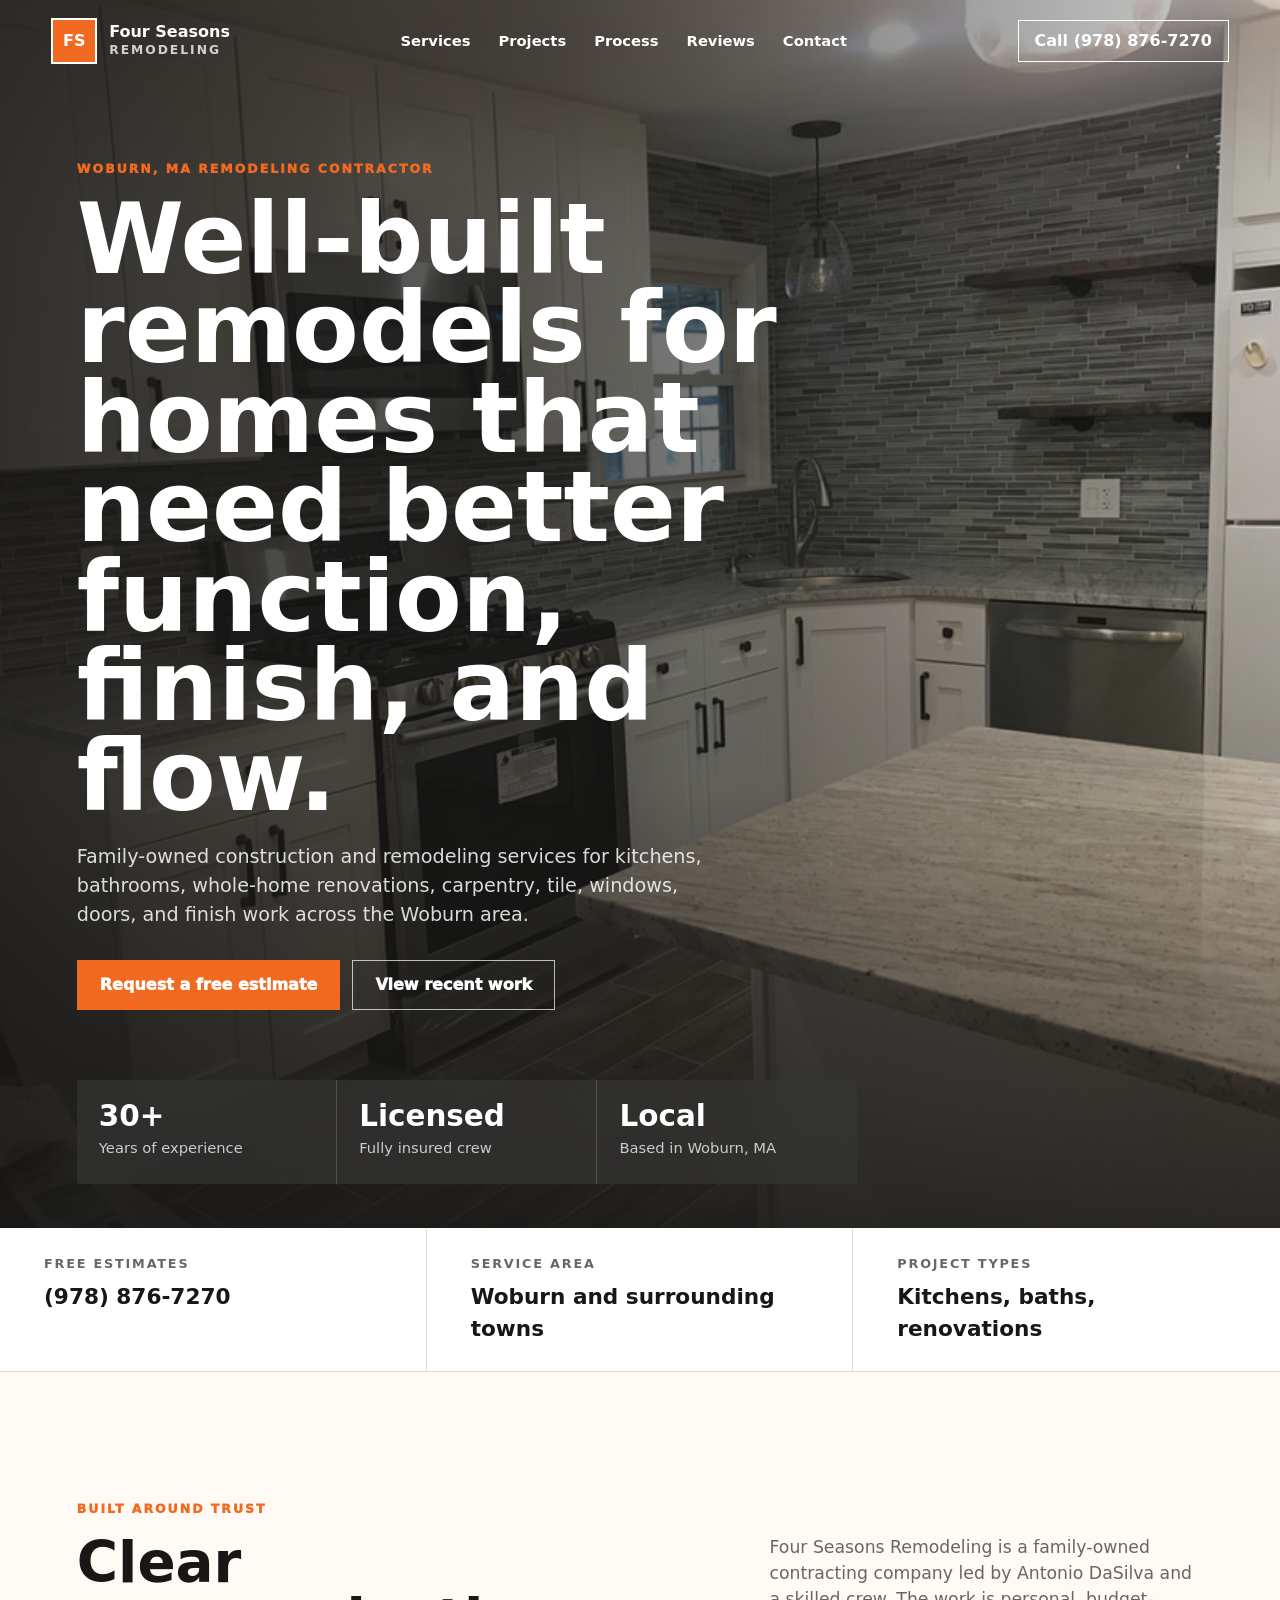
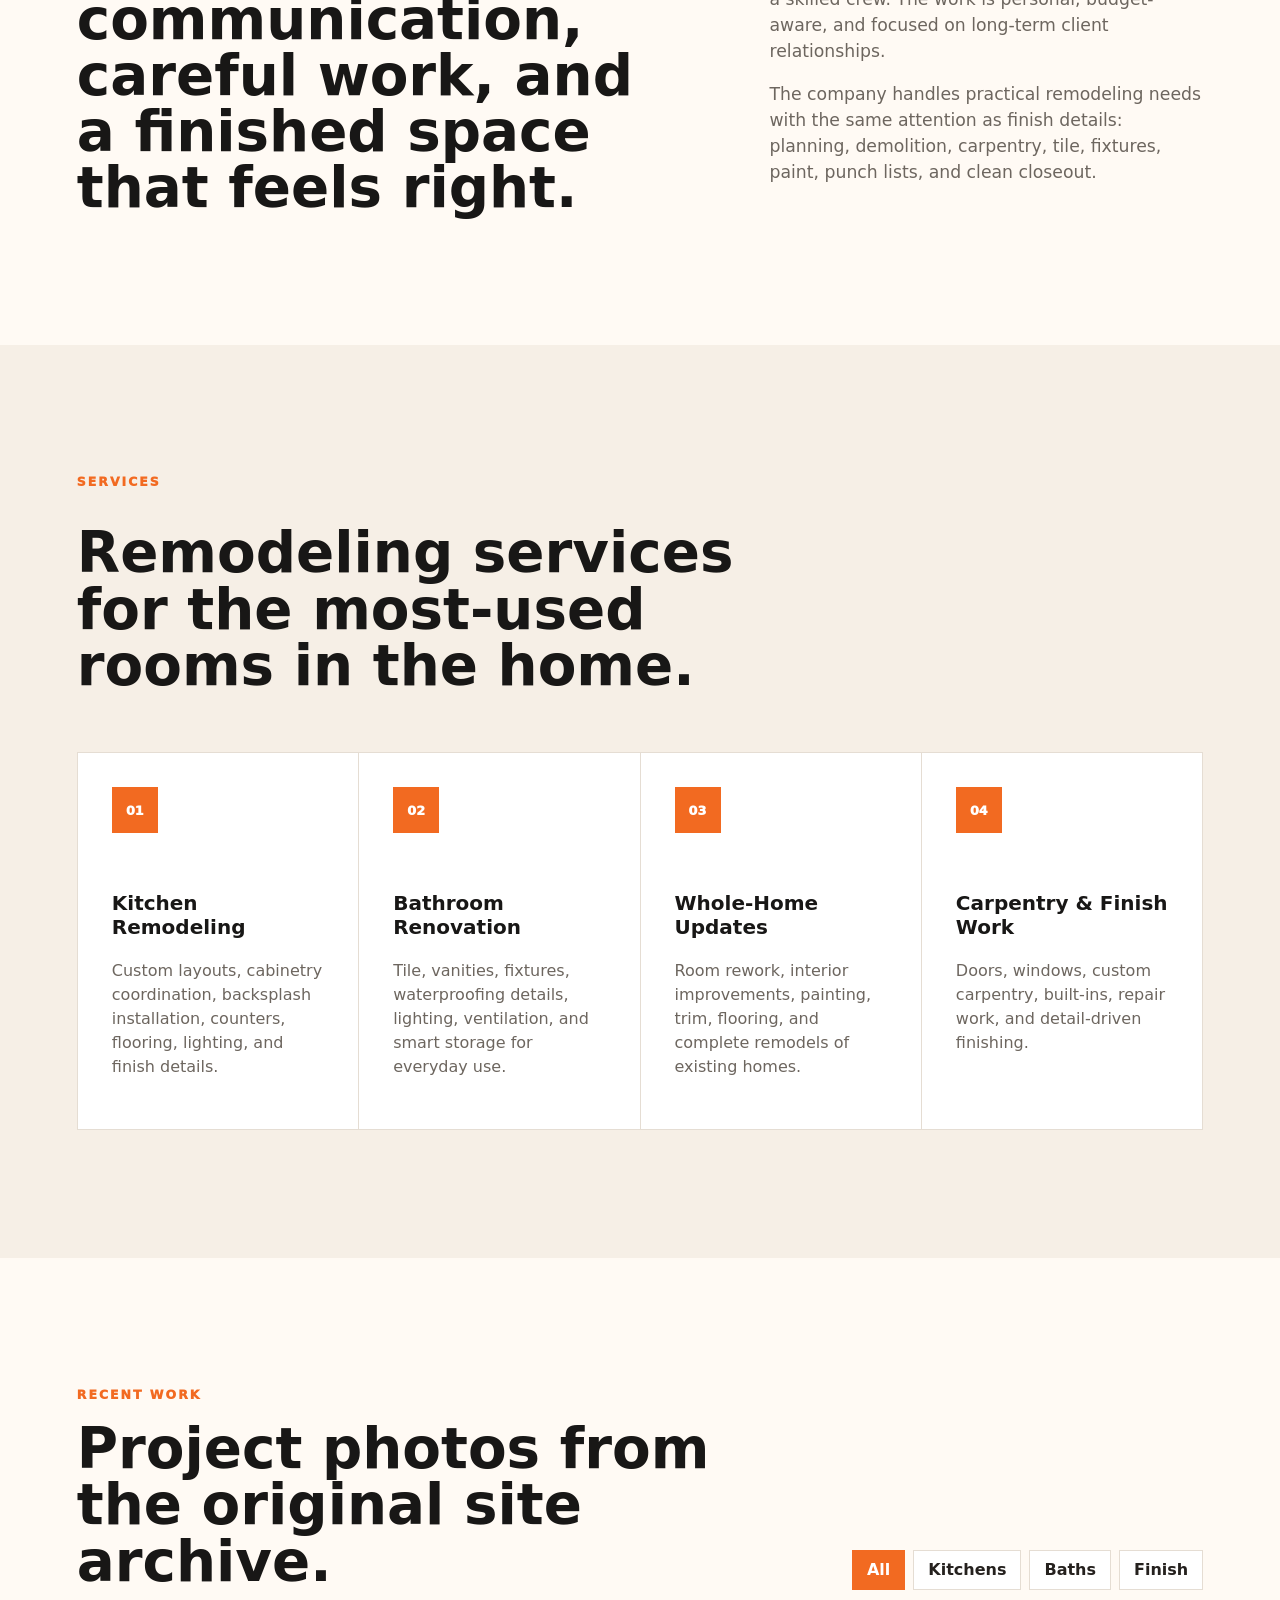
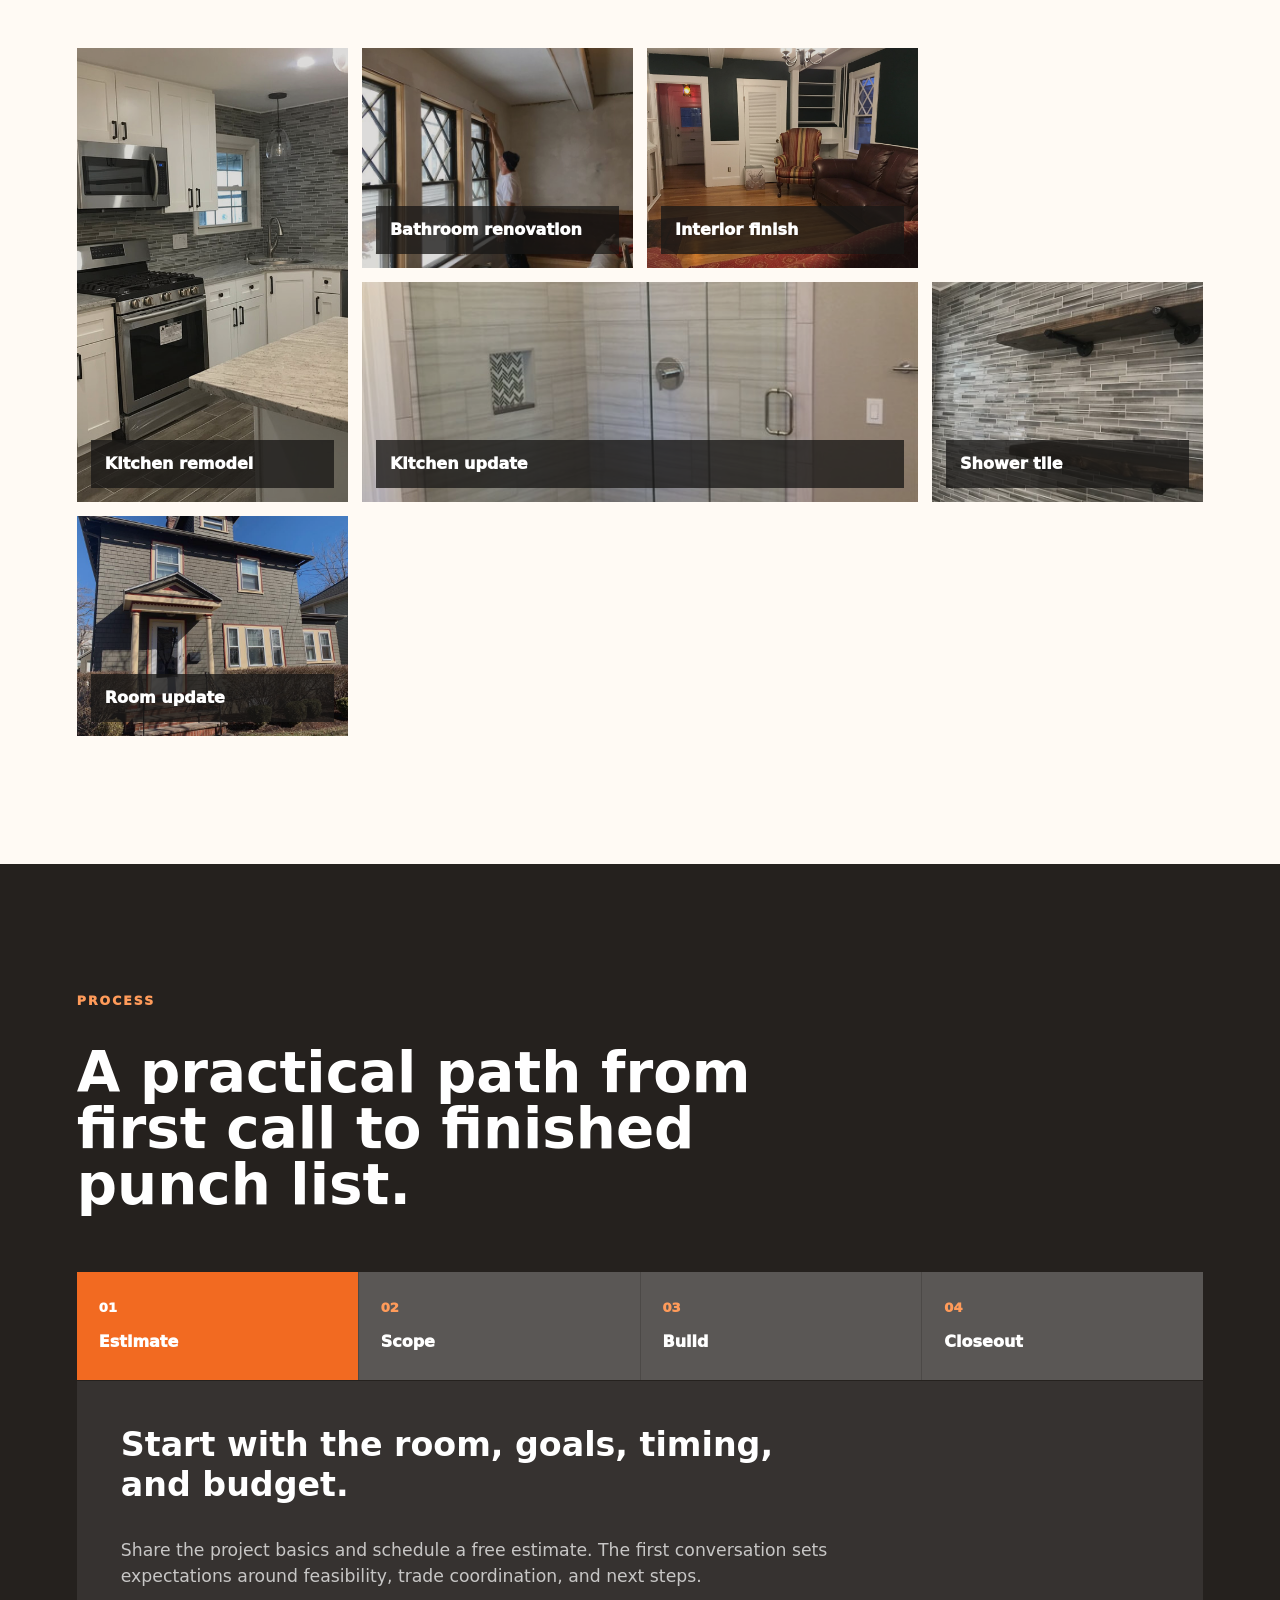
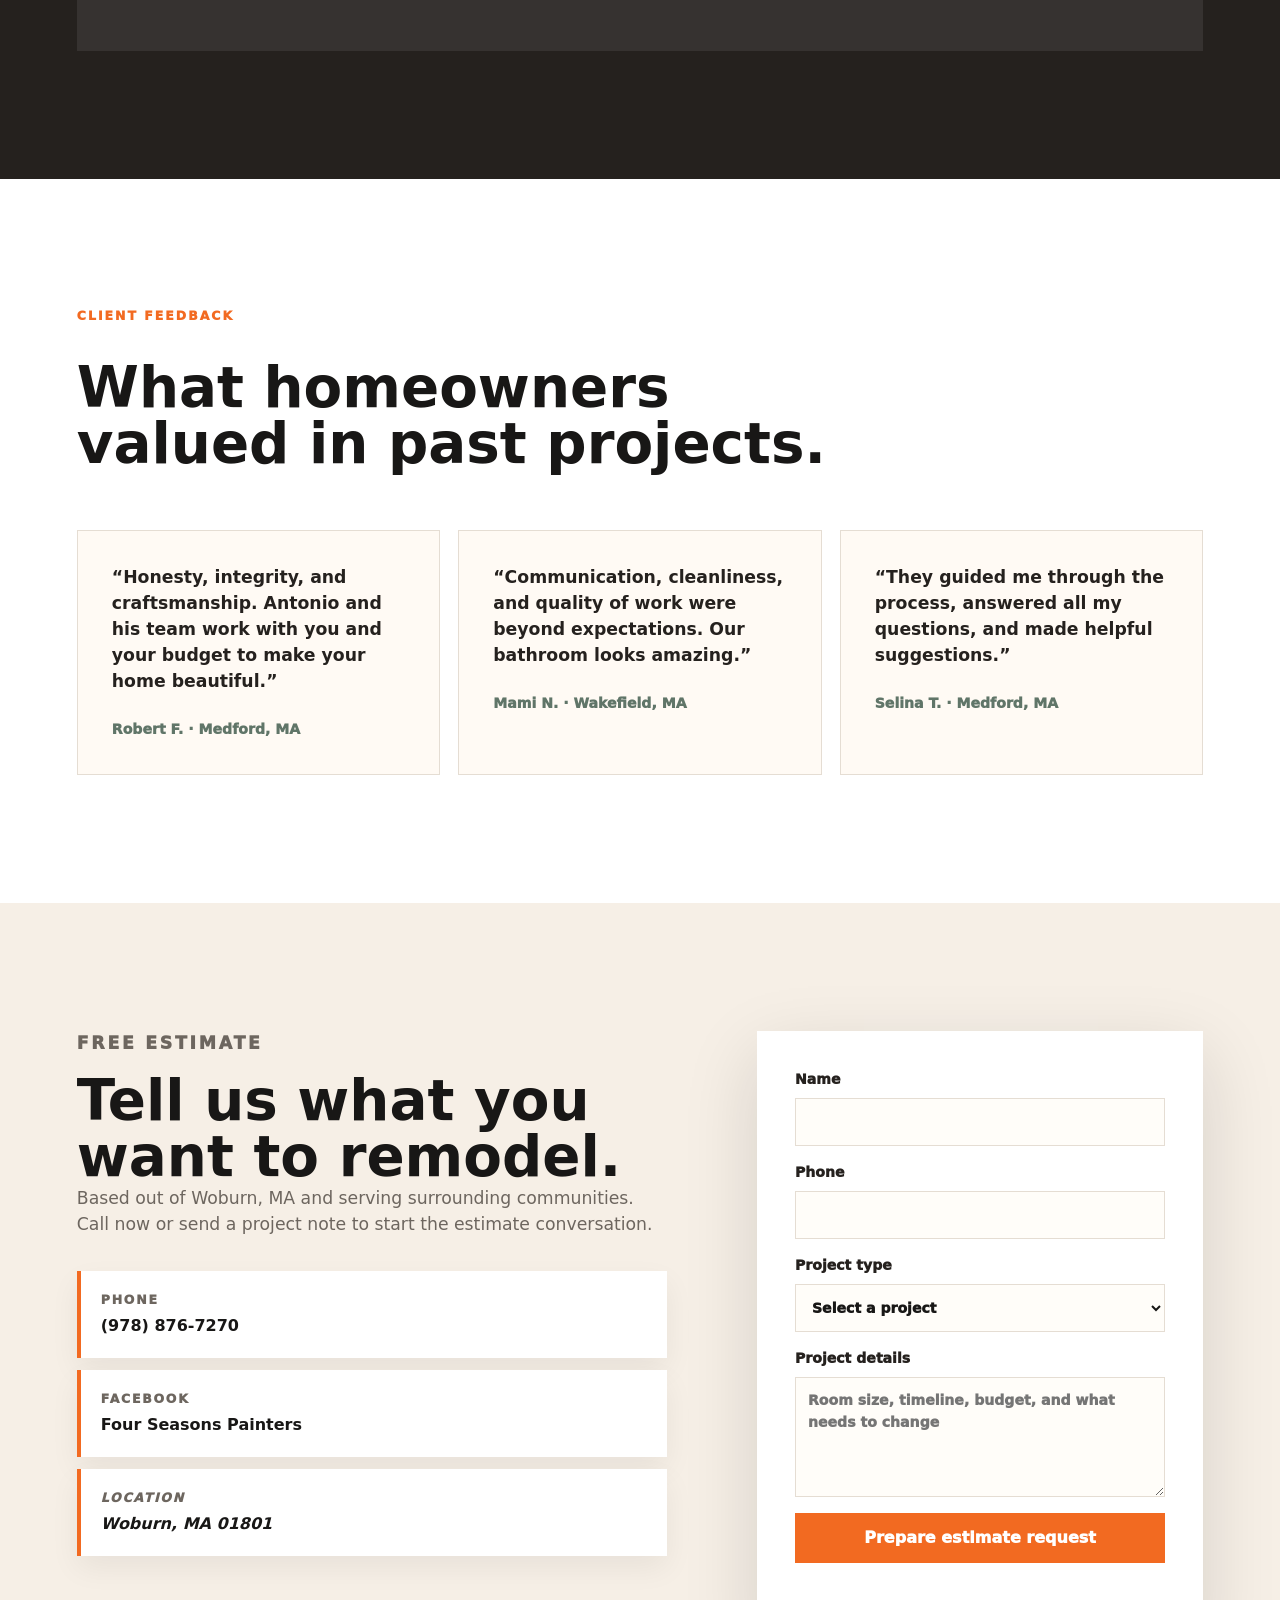
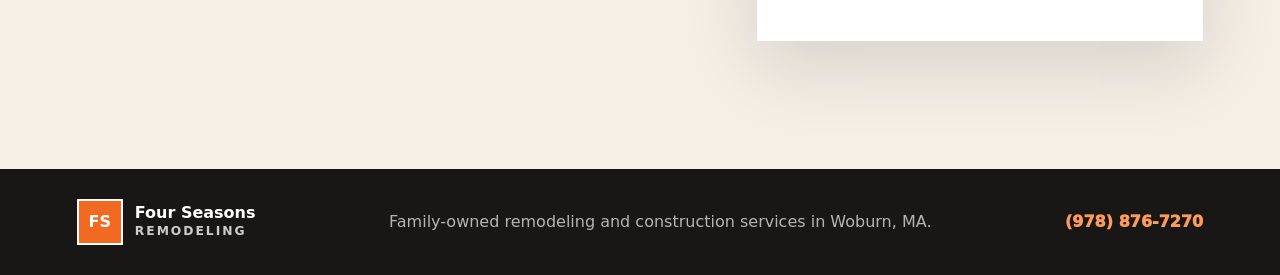
==== index.html @ 078ae53f "Initial website baseline" ====
<!doctype html>
<html lang="en">
  <head>
    <meta charset="utf-8" />
    <meta name="viewport" content="width=device-width, initial-scale=1" />
    <title>Four Seasons Remodeling | Woburn MA Remodeling Contractor</title>
    <meta
      name="description"
      content="Four Seasons Remodeling is a family-owned remodeling and construction company based in Woburn, MA, serving kitchens, baths, renovations, carpentry, windows, doors, and tile work."
    />
    <link rel="stylesheet" href="styles.css" />
  </head>
  <body>
    <header class="site-header" data-header>
      <a class="brand" href="#top" aria-label="Four Seasons Remodeling home">
        <span class="brand-mark">FS</span>
        <span>
          <strong>Four Seasons</strong>
          <small>Remodeling</small>
        </span>
      </a>

      <button class="nav-toggle" type="button" aria-expanded="false" aria-controls="site-nav" data-nav-toggle>
        <span></span>
        <span></span>
        <span></span>
      </button>

      <nav class="site-nav" id="site-nav" data-nav>
        <a href="#services">Services</a>
        <a href="#work">Projects</a>
        <a href="#process">Process</a>
        <a href="#reviews">Reviews</a>
        <a href="#contact">Contact</a>
      </nav>

      <a class="header-call" href="tel:19788767270">Call (978) 876-7270</a>
    </header>

    <main id="top">
      <section class="hero section-dark">
        <img
          class="hero-media"
          src="source-site/download/assets/www.fourseasonsremodelingma.com/uploads/1/4/4/8/144861095/header01_orig.jpeg"
          alt="Recently remodeled kitchen with white cabinets, gray tile backsplash, and stone countertops"
        />
        <div class="hero-shade"></div>
        <div class="hero-content">
          <p class="eyebrow">Woburn, MA remodeling contractor</p>
          <h1>Well-built remodels for homes that need better function, finish, and flow.</h1>
          <p class="hero-copy">
            Family-owned construction and remodeling services for kitchens, bathrooms, whole-home renovations,
            carpentry, tile, windows, doors, and finish work across the Woburn area.
          </p>
          <div class="hero-actions">
            <a class="btn btn-primary" href="#contact">Request a free estimate</a>
            <a class="btn btn-light" href="#work">View recent work</a>
          </div>
        </div>
        <aside class="hero-panel" aria-label="Company highlights">
          <div>
            <strong>30+</strong>
            <span>Years of experience</span>
          </div>
          <div>
            <strong>Licensed</strong>
            <span>Fully insured crew</span>
          </div>
          <div>
            <strong>Local</strong>
            <span>Based in Woburn, MA</span>
          </div>
        </aside>
      </section>

      <section class="quick-strip" aria-label="Quick contact options">
        <a href="tel:19788767270">
          <span>Free estimates</span>
          <strong>(978) 876-7270</strong>
        </a>
        <a href="#contact">
          <span>Service area</span>
          <strong>Woburn and surrounding towns</strong>
        </a>
        <a href="#services">
          <span>Project types</span>
          <strong>Kitchens, baths, renovations</strong>
        </a>
      </section>

      <section class="section about" id="about">
        <div class="section-kicker">Built around trust</div>
        <div class="split">
          <div>
            <h2>Clear communication, careful work, and a finished space that feels right.</h2>
          </div>
          <div class="body-copy">
            <p>
              Four Seasons Remodeling is a family-owned contracting company led by Antonio DaSilva and a skilled
              crew. The work is personal, budget-aware, and focused on long-term client relationships.
            </p>
            <p>
              The company handles practical remodeling needs with the same attention as finish details: planning,
              demolition, carpentry, tile, fixtures, paint, punch lists, and clean closeout.
            </p>
          </div>
        </div>
      </section>

      <section class="section service-section" id="services">
        <div class="section-heading">
          <p class="section-kicker">Services</p>
          <h2>Remodeling services for the most-used rooms in the home.</h2>
        </div>

        <div class="service-grid">
          <article class="service-card reveal">
            <span class="service-icon">01</span>
            <h3>Kitchen Remodeling</h3>
            <p>Custom layouts, cabinetry coordination, backsplash installation, counters, flooring, lighting, and finish details.</p>
          </article>
          <article class="service-card reveal">
            <span class="service-icon">02</span>
            <h3>Bathroom Renovation</h3>
            <p>Tile, vanities, fixtures, waterproofing details, lighting, ventilation, and smart storage for everyday use.</p>
          </article>
          <article class="service-card reveal">
            <span class="service-icon">03</span>
            <h3>Whole-Home Updates</h3>
            <p>Room rework, interior improvements, painting, trim, flooring, and complete remodels of existing homes.</p>
          </article>
          <article class="service-card reveal">
            <span class="service-icon">04</span>
            <h3>Carpentry & Finish Work</h3>
            <p>Doors, windows, custom carpentry, built-ins, repair work, and detail-driven finishing.</p>
          </article>
        </div>
      </section>

      <section class="section work-section" id="work">
        <div class="section-heading work-heading">
          <div>
            <p class="section-kicker">Recent work</p>
            <h2>Project photos from the original site archive.</h2>
          </div>
          <div class="filter-controls" aria-label="Project filters">
            <button class="filter-btn active" type="button" data-filter="all">All</button>
            <button class="filter-btn" type="button" data-filter="kitchen">Kitchens</button>
            <button class="filter-btn" type="button" data-filter="bath">Baths</button>
            <button class="filter-btn" type="button" data-filter="finish">Finish</button>
          </div>
        </div>

        <div class="project-grid" data-gallery>
          <button class="project-card tall" type="button" data-category="kitchen" data-title="White kitchen remodel" data-image="source-site/download/assets/www.fourseasonsremodelingma.com/uploads/1/4/4/8/144861095/header01_orig.jpeg">
            <img src="source-site/download/assets/www.fourseasonsremodelingma.com/uploads/1/4/4/8/144861095/header01_orig.jpeg" alt="White kitchen remodel with gray backsplash" />
            <span>Kitchen remodel</span>
          </button>
          <button class="project-card" type="button" data-category="bath" data-title="Tile bathroom renovation" data-image="source-site/download/assets/www.fourseasonsremodelingma.com/uploads/1/4/4/8/144861095/7983243-original-rotated_orig.jpg">
            <img src="source-site/download/assets/www.fourseasonsremodelingma.com/uploads/1/4/4/8/144861095/7983243-original-rotated_orig.jpg" alt="Bathroom tile and vanity renovation" />
            <span>Bathroom renovation</span>
          </button>
          <button class="project-card" type="button" data-category="finish" data-title="Interior finish work" data-image="source-site/download/assets/www.fourseasonsremodelingma.com/uploads/1/4/4/8/144861095/7983244-original_orig.jpg">
            <img src="source-site/download/assets/www.fourseasonsremodelingma.com/uploads/1/4/4/8/144861095/7983244-original_orig.jpg" alt="Interior remodeling finish work" />
            <span>Interior finish</span>
          </button>
          <button class="project-card wide" type="button" data-category="kitchen" data-title="Countertop and cabinet update" data-image="source-site/download/assets/www.fourseasonsremodelingma.com/uploads/1/4/4/8/144861095/9998747-original_orig.jpg">
            <img src="source-site/download/assets/www.fourseasonsremodelingma.com/uploads/1/4/4/8/144861095/9998747-original_orig.jpg" alt="Remodeled countertop and cabinet details" />
            <span>Kitchen update</span>
          </button>
          <button class="project-card" type="button" data-category="bath" data-title="Bathroom shower tile" data-image="source-site/download/assets/www.fourseasonsremodelingma.com/uploads/1/4/4/8/144861095/10864684-original-rotated_orig.jpg">
            <img src="source-site/download/assets/www.fourseasonsremodelingma.com/uploads/1/4/4/8/144861095/10864684-original-rotated_orig.jpg" alt="Bathroom shower tile remodel" />
            <span>Shower tile</span>
          </button>
          <button class="project-card" type="button" data-category="finish" data-title="Carpentry and room update" data-image="source-site/download/assets/www.fourseasonsremodelingma.com/uploads/1/4/4/8/144861095/57353040-423701781727928-8546033768467529728-n_orig.jpg">
            <img src="source-site/download/assets/www.fourseasonsremodelingma.com/uploads/1/4/4/8/144861095/57353040-423701781727928-8546033768467529728-n_orig.jpg" alt="Room remodel and carpentry work" />
            <span>Room update</span>
          </button>
        </div>
      </section>

      <section class="section process-section" id="process">
        <div class="section-heading">
          <p class="section-kicker">Process</p>
          <h2>A practical path from first call to finished punch list.</h2>
        </div>
        <div class="timeline">
          <button class="timeline-step active" type="button" data-step="1">
            <span>01</span>
            Estimate
          </button>
          <button class="timeline-step" type="button" data-step="2">
            <span>02</span>
            Scope
          </button>
          <button class="timeline-step" type="button" data-step="3">
            <span>03</span>
            Build
          </button>
          <button class="timeline-step" type="button" data-step="4">
            <span>04</span>
            Closeout
          </button>
        </div>
        <div class="timeline-panel" data-step-panel>
          <h3>Start with the room, goals, timing, and budget.</h3>
          <p>
            Share the project basics and schedule a free estimate. The first conversation sets expectations around
            feasibility, trade coordination, and next steps.
          </p>
        </div>
      </section>

      <section class="section reviews-section" id="reviews">
        <div class="section-heading">
          <p class="section-kicker">Client feedback</p>
          <h2>What homeowners valued in past projects.</h2>
        </div>
        <div class="reviews">
          <figure class="review-card">
            <blockquote>
              “Honesty, integrity, and craftsmanship. Antonio and his team work with you and your budget to make your home beautiful.”
            </blockquote>
            <figcaption>Robert F. · Medford, MA</figcaption>
          </figure>
          <figure class="review-card">
            <blockquote>
              “Communication, cleanliness, and quality of work were beyond expectations. Our bathroom looks amazing.”
            </blockquote>
            <figcaption>Mami N. · Wakefield, MA</figcaption>
          </figure>
          <figure class="review-card">
            <blockquote>
              “They guided me through the process, answered all my questions, and made helpful suggestions.”
            </blockquote>
            <figcaption>Selina T. · Medford, MA</figcaption>
          </figure>
        </div>
      </section>

      <section class="section contact-section" id="contact">
        <div class="contact-wrap">
          <div class="contact-info">
            <p class="section-kicker">Free estimate</p>
            <h2>Tell us what you want to remodel.</h2>
            <p>
              Based out of Woburn, MA and serving surrounding communities. Call now or send a project note to start
              the estimate conversation.
            </p>
            <div class="contact-methods">
              <a href="tel:19788767270">
                <span>Phone</span>
                <strong>(978) 876-7270</strong>
              </a>
              <a href="https://www.facebook.com/Four-seasons-painters-339895940108513/" target="_blank" rel="noreferrer">
                <span>Facebook</span>
                <strong>Four Seasons Painters</strong>
              </a>
              <address>
                <span>Location</span>
                <strong>Woburn, MA 01801</strong>
              </address>
            </div>
          </div>

          <form class="estimate-form" data-estimate-form>
            <label>
              Name
              <input name="name" type="text" autocomplete="name" required />
            </label>
            <label>
              Phone
              <input name="phone" type="tel" autocomplete="tel" required />
            </label>
            <label>
              Project type
              <select name="project" required>
                <option value="">Select a project</option>
                <option>Kitchen remodel</option>
                <option>Bathroom renovation</option>
                <option>Whole-home renovation</option>
                <option>Carpentry or finish work</option>
                <option>Windows or doors</option>
              </select>
            </label>
            <label>
              Project details
              <textarea name="details" rows="4" placeholder="Room size, timeline, budget, and what needs to change"></textarea>
            </label>
            <button class="btn btn-primary" type="submit">Prepare estimate request</button>
            <p class="form-status" role="status" data-form-status></p>
          </form>
        </div>
      </section>
    </main>

    <footer class="site-footer">
      <div class="brand footer-brand">
        <span class="brand-mark">FS</span>
        <span>
          <strong>Four Seasons</strong>
          <small>Remodeling</small>
        </span>
      </div>
      <p>Family-owned remodeling and construction services in Woburn, MA.</p>
      <a href="tel:19788767270">(978) 876-7270</a>
    </footer>

    <div class="lightbox" aria-hidden="true" role="dialog" aria-label="Project photo" data-lightbox>
      <button class="lightbox-close" type="button" aria-label="Close project photo" data-lightbox-close>×</button>
      <img src="" alt="" data-lightbox-image />
      <p data-lightbox-title></p>
    </div>

    <script src="script.js"></script>
  </body>
</html>
---- styles.css ----
:root {
  --orange: #f26a21;
  --orange-dark: #c94910;
  --ink: #181716;
  --charcoal: #25211e;
  --muted: #6d665f;
  --line: #e5ddd3;
  --paper: #fffaf4;
  --cream: #f6efe6;
  --white: #ffffff;
  --sage: #607568;
  --steel: #576472;
  --shadow: 0 24px 70px rgba(24, 23, 22, 0.14);
}

* {
  box-sizing: border-box;
}

html {
  scroll-behavior: smooth;
}

body {
  margin: 0;
  color: var(--ink);
  background: var(--paper);
  font-family: Inter, ui-sans-serif, system-ui, -apple-system, BlinkMacSystemFont, "Segoe UI", sans-serif;
  line-height: 1.5;
}

body.nav-open,
body.lightbox-open {
  overflow: hidden;
}

img {
  display: block;
  max-width: 100%;
}

a {
  color: inherit;
  text-decoration: none;
}

button,
input,
select,
textarea {
  font: inherit;
}

.site-header {
  position: fixed;
  top: 0;
  left: 0;
  z-index: 30;
  display: grid;
  grid-template-columns: auto 1fr auto;
  align-items: center;
  gap: 28px;
  width: 100%;
  padding: 18px clamp(18px, 4vw, 56px);
  color: var(--white);
  transition: background 180ms ease, box-shadow 180ms ease, padding 180ms ease;
}

.site-header.scrolled,
body.nav-open .site-header {
  padding-block: 12px;
  color: var(--ink);
  background: rgba(255, 250, 244, 0.94);
  box-shadow: 0 14px 40px rgba(24, 23, 22, 0.12);
  backdrop-filter: blur(16px);
}

.brand {
  display: inline-flex;
  align-items: center;
  gap: 12px;
  min-width: max-content;
}

.brand-mark {
  display: grid;
  place-items: center;
  width: 46px;
  height: 46px;
  border: 2px solid currentColor;
  background: var(--orange);
  color: var(--white);
  font-weight: 900;
  letter-spacing: 0;
}

.brand strong,
.brand small {
  display: block;
}

.brand strong {
  font-size: 1rem;
  line-height: 1.1;
}

.brand small {
  color: currentColor;
  font-size: 0.77rem;
  font-weight: 700;
  letter-spacing: 0.16em;
  text-transform: uppercase;
  opacity: 0.78;
}

.site-nav {
  justify-self: center;
  display: flex;
  align-items: center;
  gap: clamp(14px, 2.4vw, 28px);
  font-size: 0.92rem;
  font-weight: 800;
}

.site-nav a {
  position: relative;
  padding-block: 8px;
}

.site-nav a::after {
  position: absolute;
  right: 0;
  bottom: 0;
  left: 0;
  height: 2px;
  background: var(--orange);
  content: "";
  transform: scaleX(0);
  transform-origin: left;
  transition: transform 180ms ease;
}

.site-nav a:hover::after,
.site-nav a.active::after {
  transform: scaleX(1);
}

.header-call {
  display: inline-flex;
  align-items: center;
  justify-content: center;
  min-height: 42px;
  padding: 0 16px;
  border: 1px solid currentColor;
  font-weight: 900;
  white-space: nowrap;
}

.nav-toggle {
  display: none;
  justify-self: end;
  width: 44px;
  height: 44px;
  border: 1px solid currentColor;
  background: transparent;
  color: currentColor;
}

.nav-toggle span {
  display: block;
  width: 20px;
  height: 2px;
  margin: 5px auto;
  background: currentColor;
  transition: transform 180ms ease, opacity 180ms ease;
}

.nav-toggle[aria-expanded="true"] span:nth-child(1) {
  transform: translateY(7px) rotate(45deg);
}

.nav-toggle[aria-expanded="true"] span:nth-child(2) {
  opacity: 0;
}

.nav-toggle[aria-expanded="true"] span:nth-child(3) {
  transform: translateY(-7px) rotate(-45deg);
}

.hero {
  position: relative;
  display: grid;
  min-height: 92vh;
  overflow: hidden;
  padding: 160px clamp(20px, 6vw, 80px) 44px;
}

.hero-media,
.hero-shade {
  position: absolute;
  inset: 0;
  width: 100%;
  height: 100%;
}

.hero-media {
  object-fit: cover;
}

.hero-shade {
  background:
    linear-gradient(90deg, rgba(24, 23, 22, 0.88) 0%, rgba(24, 23, 22, 0.68) 43%, rgba(24, 23, 22, 0.2) 100%),
    linear-gradient(0deg, rgba(24, 23, 22, 0.72), transparent 36%);
}

.hero-content {
  position: relative;
  z-index: 1;
  width: min(760px, 100%);
  align-self: center;
  color: var(--white);
}

.eyebrow,
.section-kicker {
  margin: 0 0 16px;
  color: var(--orange);
  font-size: 0.78rem;
  font-weight: 950;
  letter-spacing: 0.16em;
  text-transform: uppercase;
}

h1,
h2,
h3,
p {
  margin-top: 0;
}

h1 {
  max-width: 13ch;
  margin-bottom: 22px;
  font-size: clamp(3.1rem, 7.6vw, 7.2rem);
  line-height: 0.92;
  letter-spacing: 0;
}

h2 {
  margin-bottom: 0;
  font-size: clamp(2.2rem, 4.4vw, 4.4rem);
  line-height: 1;
  letter-spacing: 0;
}

h3 {
  font-size: 1.25rem;
  line-height: 1.2;
}

.hero-copy {
  max-width: 660px;
  color: rgba(255, 255, 255, 0.84);
  font-size: clamp(1.05rem, 1.5vw, 1.28rem);
}

.hero-actions {
  display: flex;
  flex-wrap: wrap;
  gap: 12px;
  margin-top: 30px;
}

.btn {
  display: inline-flex;
  align-items: center;
  justify-content: center;
  min-height: 50px;
  padding: 0 22px;
  border: 1px solid transparent;
  font-weight: 950;
  cursor: pointer;
  transition: transform 180ms ease, background 180ms ease, border-color 180ms ease;
}

.btn:hover {
  transform: translateY(-2px);
}

.btn-primary {
  background: var(--orange);
  color: var(--white);
}

.btn-primary:hover {
  background: var(--orange-dark);
}

.btn-light {
  border-color: rgba(255, 255, 255, 0.7);
  color: var(--white);
}

.hero-panel {
  position: relative;
  z-index: 1;
  align-self: end;
  display: grid;
  grid-template-columns: repeat(3, minmax(0, 1fr));
  gap: 1px;
  width: min(780px, 100%);
  margin-top: 70px;
  color: var(--white);
  background: rgba(255, 255, 255, 0.22);
  backdrop-filter: blur(18px);
}

.hero-panel div {
  min-height: 104px;
  padding: 22px;
  background: rgba(24, 23, 22, 0.58);
}

.hero-panel strong,
.hero-panel span {
  display: block;
}

.hero-panel strong {
  margin-bottom: 6px;
  font-size: clamp(1.35rem, 2.3vw, 2.1rem);
  line-height: 1;
}

.hero-panel span {
  color: rgba(255, 255, 255, 0.76);
  font-size: 0.92rem;
}

.quick-strip {
  display: grid;
  grid-template-columns: repeat(3, 1fr);
  border-bottom: 1px solid var(--line);
  background: var(--white);
}

.quick-strip a {
  min-height: 116px;
  padding: 26px clamp(18px, 4vw, 44px);
  border-right: 1px solid var(--line);
}

.quick-strip a:last-child {
  border-right: 0;
}

.quick-strip span,
.quick-strip strong {
  display: block;
}

.quick-strip span {
  margin-bottom: 8px;
  color: var(--muted);
  font-size: 0.8rem;
  font-weight: 900;
  letter-spacing: 0.14em;
  text-transform: uppercase;
}

.quick-strip strong {
  font-size: clamp(1rem, 1.8vw, 1.35rem);
}

.section {
  padding: clamp(76px, 10vw, 132px) clamp(20px, 6vw, 80px);
}

.split {
  display: grid;
  grid-template-columns: minmax(0, 0.98fr) minmax(320px, 0.72fr);
  gap: clamp(40px, 8vw, 112px);
  align-items: start;
}

.body-copy {
  color: var(--muted);
  font-size: 1.08rem;
}

.body-copy p:last-child {
  margin-bottom: 0;
}

.section-heading {
  display: grid;
  grid-template-columns: minmax(0, 760px);
  gap: 18px;
  margin-bottom: clamp(34px, 5vw, 58px);
}

.service-section {
  background: var(--cream);
}

.service-grid {
  display: grid;
  grid-template-columns: repeat(4, 1fr);
  gap: 1px;
  background: var(--line);
  border: 1px solid var(--line);
}

.service-card {
  min-height: 320px;
  padding: clamp(24px, 3vw, 34px);
  background: var(--white);
}

.service-icon {
  display: inline-flex;
  align-items: center;
  justify-content: center;
  width: 46px;
  height: 46px;
  margin-bottom: 58px;
  background: var(--orange);
  color: var(--white);
  font-size: 0.8rem;
  font-weight: 950;
}

.service-card p {
  color: var(--muted);
}

.work-heading {
  grid-template-columns: minmax(0, 640px) auto;
  align-items: end;
  justify-content: space-between;
}

.filter-controls {
  display: flex;
  flex-wrap: wrap;
  gap: 8px;
}

.filter-btn {
  min-height: 40px;
  padding: 0 14px;
  border: 1px solid var(--line);
  background: var(--white);
  color: var(--charcoal);
  font-weight: 900;
  cursor: pointer;
}

.filter-btn.active,
.filter-btn:hover {
  border-color: var(--orange);
  background: var(--orange);
  color: var(--white);
}

.project-grid {
  display: grid;
  grid-template-columns: repeat(4, 1fr);
  grid-auto-rows: 220px;
  gap: 14px;
}

.project-card {
  position: relative;
  overflow: hidden;
  padding: 0;
  border: 0;
  background: var(--charcoal);
  color: var(--white);
  cursor: pointer;
}

.project-card.tall {
  grid-row: span 2;
}

.project-card.wide {
  grid-column: span 2;
}

.project-card[hidden] {
  display: none;
}

.project-card img {
  width: 100%;
  height: 100%;
  object-fit: cover;
  opacity: 0.84;
  transition: transform 260ms ease, opacity 260ms ease;
}

.project-card:hover img {
  transform: scale(1.045);
  opacity: 1;
}

.project-card span {
  position: absolute;
  right: 14px;
  bottom: 14px;
  left: 14px;
  padding: 12px 14px;
  background: rgba(24, 23, 22, 0.76);
  font-weight: 950;
  text-align: left;
}

.process-section {
  background: var(--charcoal);
  color: var(--white);
}

.process-section .section-kicker {
  color: #ff9b5a;
}

.timeline {
  display: grid;
  grid-template-columns: repeat(4, 1fr);
  gap: 1px;
  margin-bottom: 1px;
  background: rgba(255, 255, 255, 0.18);
}

.timeline-step {
  min-height: 108px;
  padding: 22px;
  border: 0;
  background: rgba(255, 255, 255, 0.08);
  color: var(--white);
  font-weight: 950;
  text-align: left;
  cursor: pointer;
}

.timeline-step span {
  display: block;
  margin-bottom: 12px;
  color: #ff9b5a;
  font-size: 0.82rem;
}

.timeline-step.active {
  background: var(--orange);
}

.timeline-step.active span {
  color: var(--white);
}

.timeline-panel {
  min-height: 180px;
  padding: clamp(26px, 4vw, 44px);
  background: rgba(255, 255, 255, 0.08);
}

.timeline-panel h3 {
  max-width: 720px;
  font-size: clamp(1.55rem, 2.6vw, 2.45rem);
}

.timeline-panel p {
  max-width: 760px;
  color: rgba(255, 255, 255, 0.72);
  font-size: 1.08rem;
}

.reviews-section {
  background: var(--white);
}

.reviews {
  display: grid;
  grid-template-columns: repeat(3, 1fr);
  gap: 18px;
}

.review-card {
  margin: 0;
  padding: clamp(24px, 3vw, 34px);
  border: 1px solid var(--line);
  background: var(--paper);
}

.review-card blockquote {
  margin: 0 0 24px;
  color: var(--charcoal);
  font-size: 1.08rem;
  font-weight: 700;
}

.review-card figcaption {
  color: var(--sage);
  font-size: 0.88rem;
  font-weight: 950;
}

.contact-section {
  background: var(--cream);
}

.contact-wrap {
  display: grid;
  grid-template-columns: minmax(0, 0.9fr) minmax(340px, 0.68fr);
  gap: clamp(34px, 7vw, 92px);
  align-items: start;
}

.contact-info p {
  max-width: 620px;
  color: var(--muted);
  font-size: 1.08rem;
}

.contact-methods {
  display: grid;
  gap: 12px;
  margin-top: 34px;
}

.contact-methods a,
.contact-methods address {
  display: block;
  margin: 0;
  padding: 20px;
  border-left: 4px solid var(--orange);
  background: var(--white);
  box-shadow: 0 12px 30px rgba(24, 23, 22, 0.06);
}

.contact-methods span,
.contact-methods strong {
  display: block;
}

.contact-methods span {
  margin-bottom: 4px;
  color: var(--muted);
  font-size: 0.78rem;
  font-weight: 950;
  letter-spacing: 0.14em;
  text-transform: uppercase;
}

.estimate-form {
  display: grid;
  gap: 16px;
  padding: clamp(24px, 4vw, 38px);
  background: var(--white);
  box-shadow: var(--shadow);
}

.estimate-form label {
  display: grid;
  gap: 8px;
  color: var(--charcoal);
  font-size: 0.88rem;
  font-weight: 950;
}

.estimate-form input,
.estimate-form select,
.estimate-form textarea {
  width: 100%;
  border: 1px solid var(--line);
  background: #fffdf9;
  color: var(--ink);
}

.estimate-form input,
.estimate-form select {
  min-height: 48px;
  padding: 0 12px;
}

.estimate-form textarea {
  resize: vertical;
  min-height: 120px;
  padding: 12px;
}

.estimate-form input:focus,
.estimate-form select:focus,
.estimate-form textarea:focus {
  outline: 3px solid rgba(242, 106, 33, 0.2);
  border-color: var(--orange);
}

.form-status {
  min-height: 24px;
  margin: 0;
  color: var(--sage);
  font-weight: 800;
}

.site-footer {
  display: flex;
  align-items: center;
  justify-content: space-between;
  gap: 24px;
  padding: 30px clamp(20px, 6vw, 80px);
  background: var(--ink);
  color: var(--white);
}

.site-footer p {
  margin: 0;
  color: rgba(255, 255, 255, 0.68);
}

.site-footer a {
  color: #ff9b5a;
  font-weight: 950;
}

.lightbox {
  position: fixed;
  inset: 0;
  z-index: 60;
  display: none;
  place-items: center;
  padding: 28px;
  background: rgba(24, 23, 22, 0.92);
}

.lightbox.open {
  display: grid;
}

.lightbox img {
  max-height: min(78vh, 820px);
  width: min(100%, 1040px);
  object-fit: contain;
  box-shadow: var(--shadow);
}

.lightbox p {
  margin: 18px 0 0;
  color: var(--white);
  font-weight: 950;
}

.lightbox-close {
  position: absolute;
  top: 20px;
  right: 20px;
  display: grid;
  place-items: center;
  width: 46px;
  height: 46px;
  border: 1px solid rgba(255, 255, 255, 0.4);
  background: transparent;
  color: var(--white);
  font-size: 2rem;
  line-height: 1;
  cursor: pointer;
}

.reveal {
  opacity: 0;
  transform: translateY(18px);
  transition: opacity 500ms ease, transform 500ms ease;
}

.reveal.visible {
  opacity: 1;
  transform: translateY(0);
}

@media (max-width: 980px) {
  .site-header {
    grid-template-columns: auto auto;
  }

  .nav-toggle {
    display: block;
  }

  .site-nav,
  .header-call {
    display: none;
  }

  .site-nav.open {
    position: fixed;
    top: 70px;
    right: 14px;
    left: 14px;
    display: grid;
    gap: 0;
    padding: 12px;
    background: var(--white);
    color: var(--ink);
    box-shadow: var(--shadow);
  }

  .site-nav.open a {
    padding: 16px;
    border-bottom: 1px solid var(--line);
  }

  .site-nav.open a:last-child {
    border-bottom: 0;
  }

  .hero {
    min-height: auto;
    padding-top: 132px;
  }

  .hero-panel,
  .quick-strip,
  .split,
  .work-heading,
  .contact-wrap {
    grid-template-columns: 1fr;
  }

  .service-grid,
  .reviews {
    grid-template-columns: repeat(2, 1fr);
  }

  .project-grid {
    grid-template-columns: repeat(2, 1fr);
    grid-auto-rows: 220px;
  }

  .project-card.wide {
    grid-column: span 1;
  }

  .site-footer {
    align-items: flex-start;
    flex-direction: column;
  }
}

@media (max-width: 640px) {
  .site-header {
    padding-inline: 14px;
  }

  .brand-mark {
    width: 42px;
    height: 42px;
  }

  .brand strong {
    font-size: 0.92rem;
  }

  .brand small {
    font-size: 0.68rem;
  }

  .hero {
    padding: 118px 18px 28px;
  }

  .hero-shade {
    background:
      linear-gradient(90deg, rgba(24, 23, 22, 0.92), rgba(24, 23, 22, 0.58)),
      linear-gradient(0deg, rgba(24, 23, 22, 0.8), transparent 42%);
  }

  h1 {
    font-size: clamp(2.75rem, 16vw, 4.4rem);
  }

  h2 {
    font-size: clamp(2rem, 11vw, 3rem);
  }

  .hero-panel {
    margin-top: 44px;
  }

  .hero-panel,
  .quick-strip,
  .service-grid,
  .project-grid,
  .timeline,
  .reviews {
    grid-template-columns: 1fr;
  }

  .project-grid {
    grid-auto-rows: 260px;
  }

  .project-card.tall {
    grid-row: span 1;
  }

  .filter-controls {
    width: 100%;
  }

  .filter-btn {
    flex: 1 1 calc(50% - 8px);
  }

  .section {
    padding-inline: 18px;
  }

  .estimate-form {
    padding: 22px;
  }
}
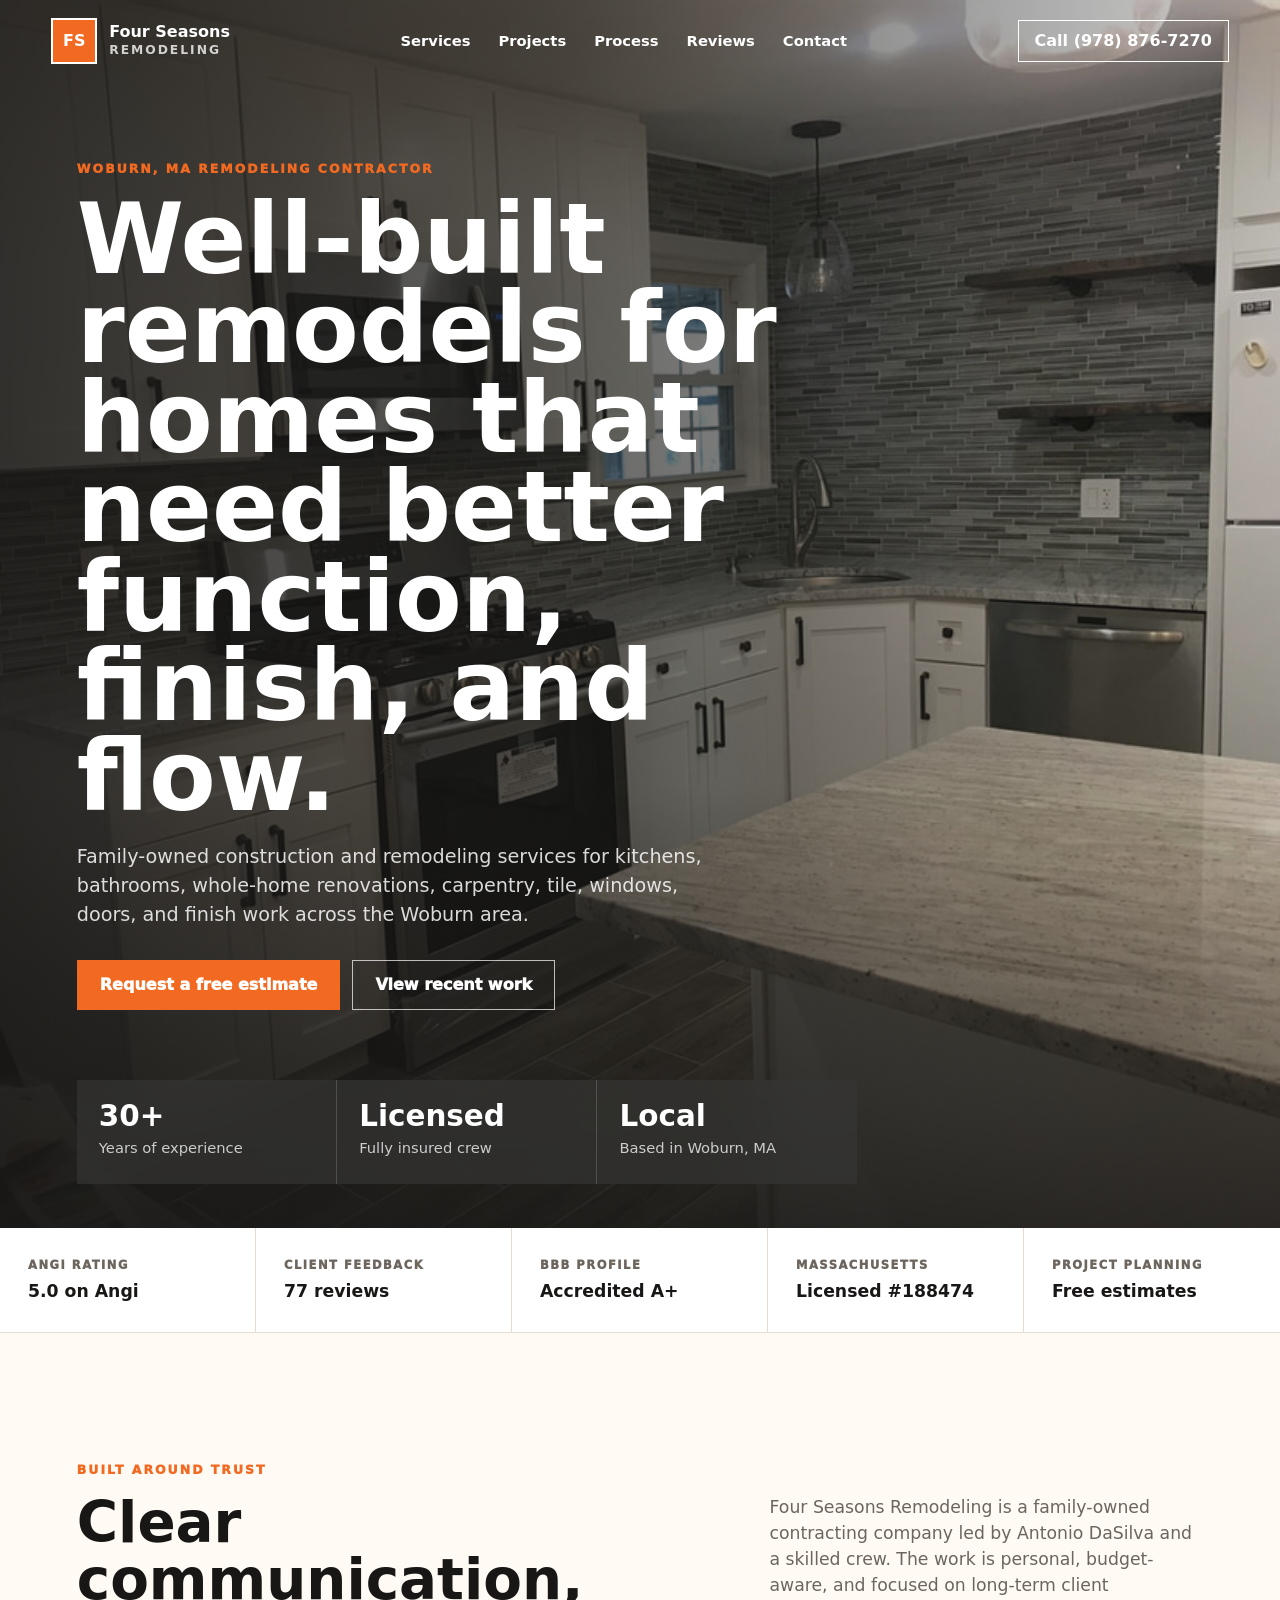
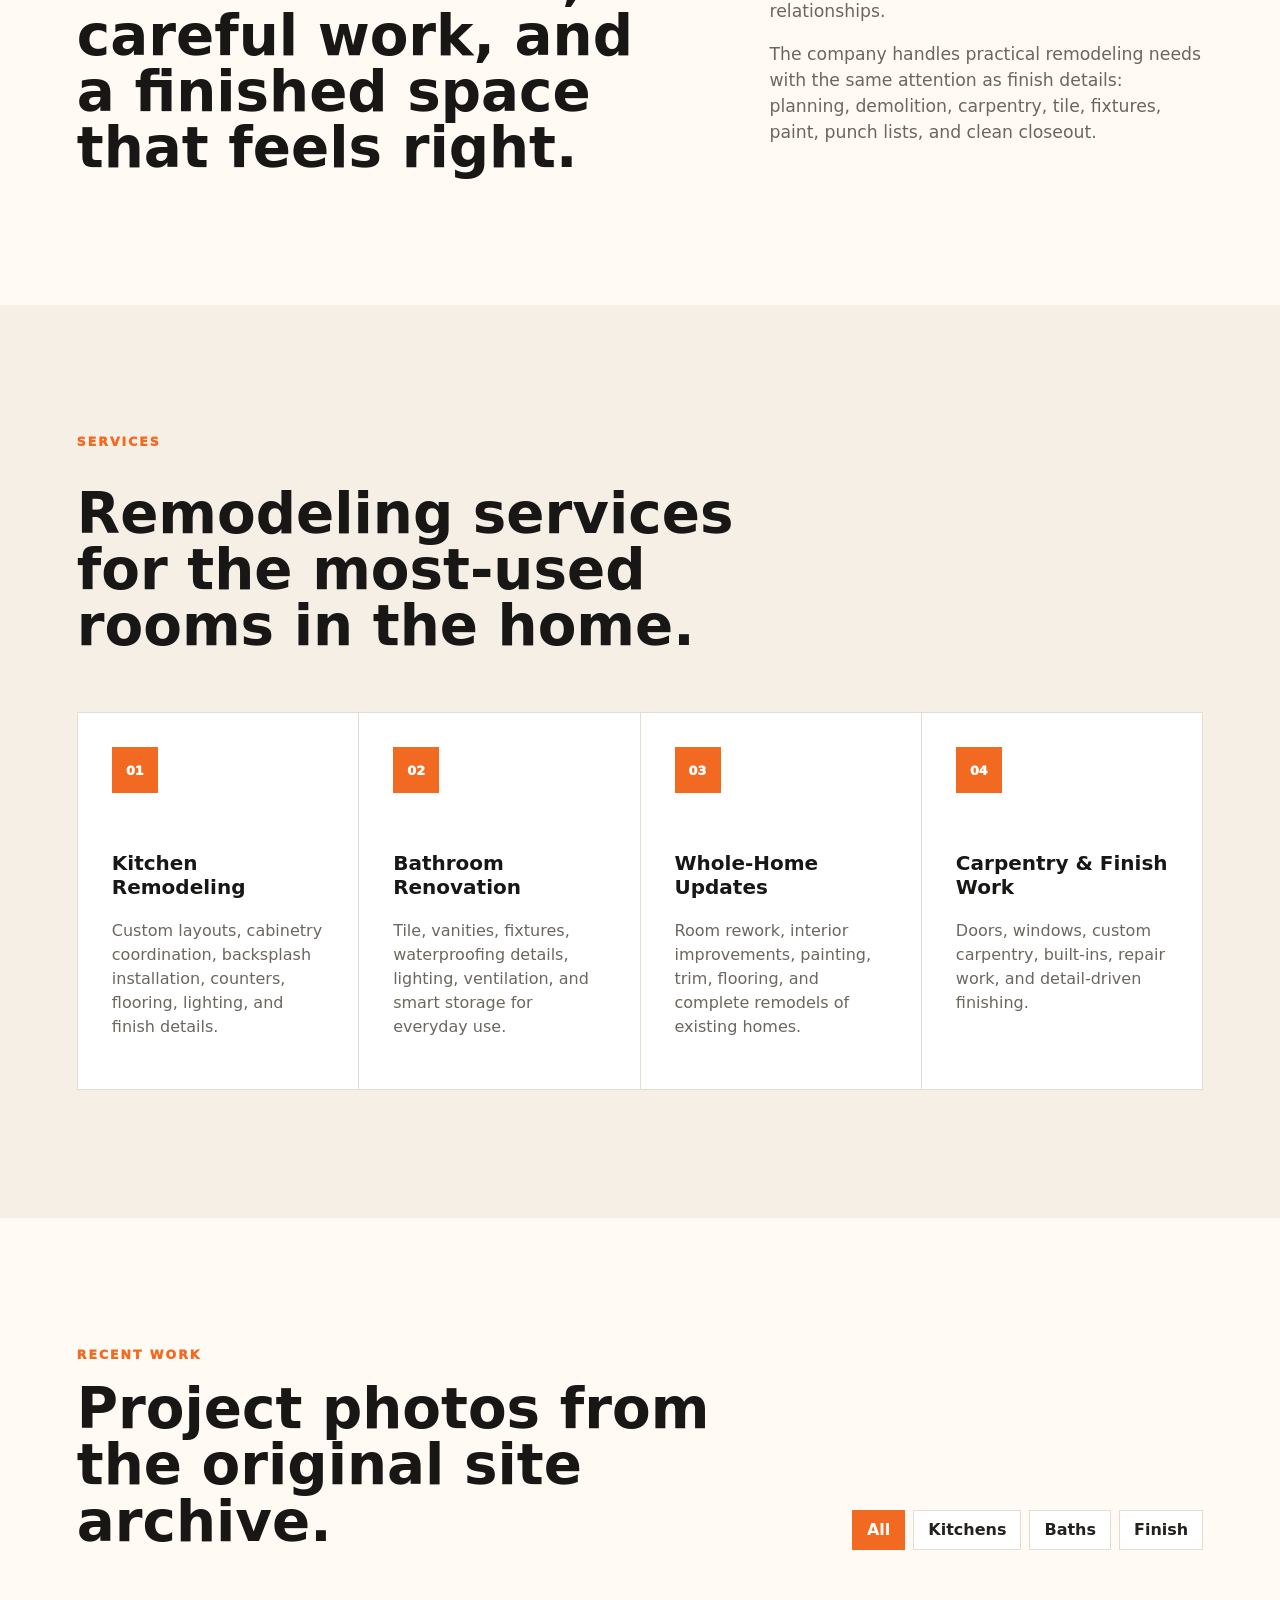
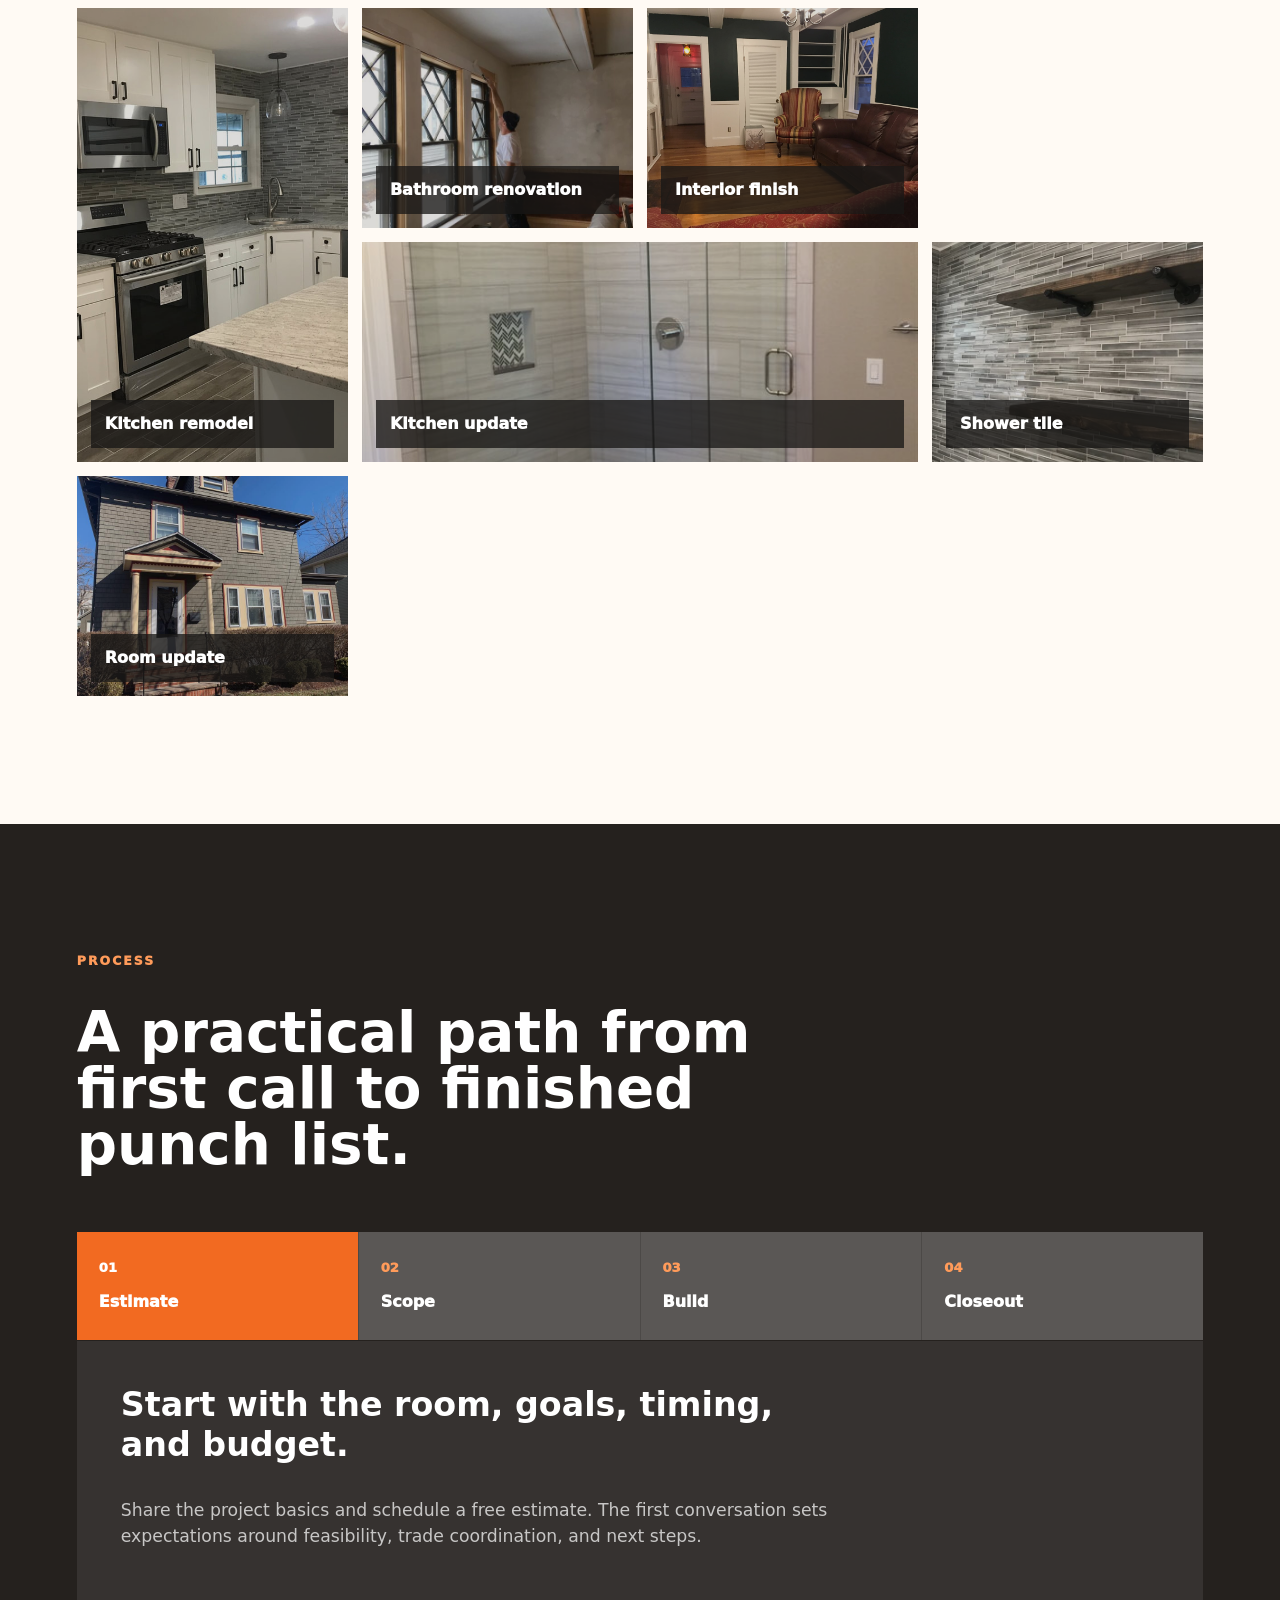
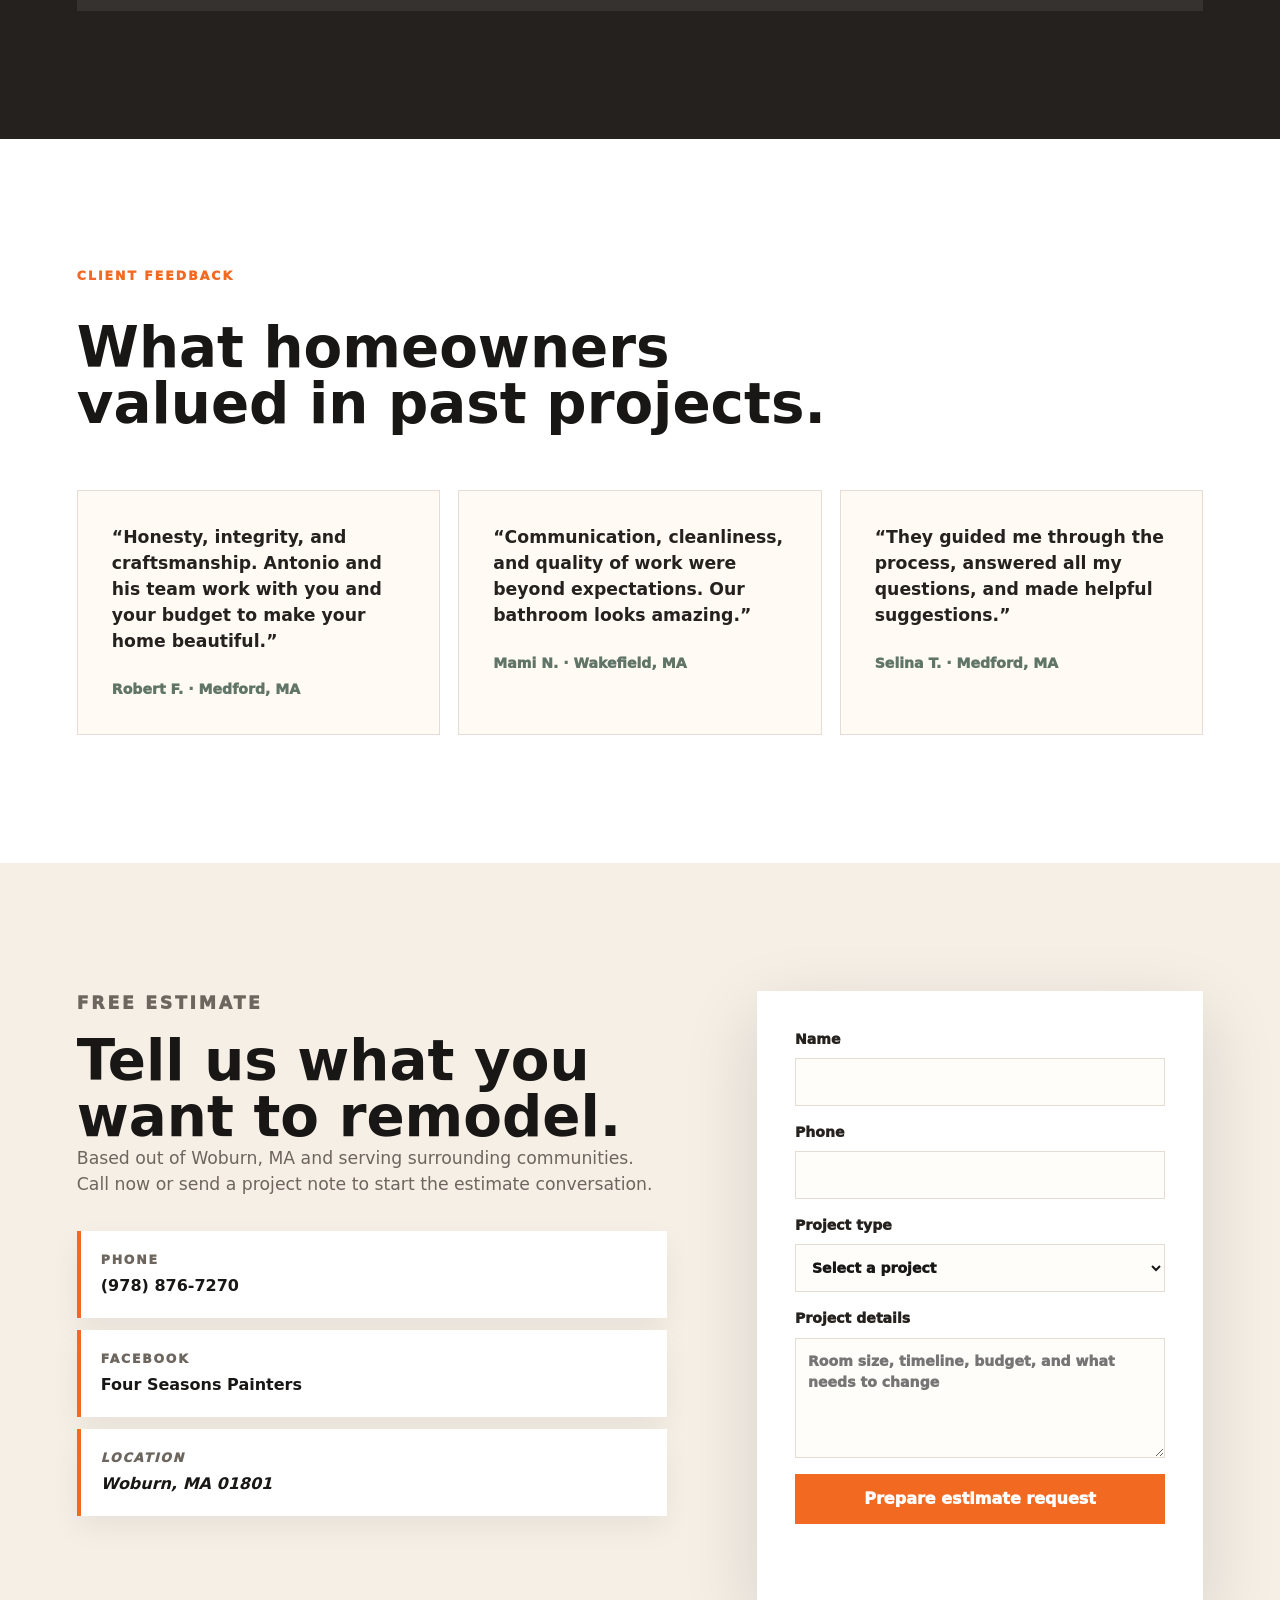
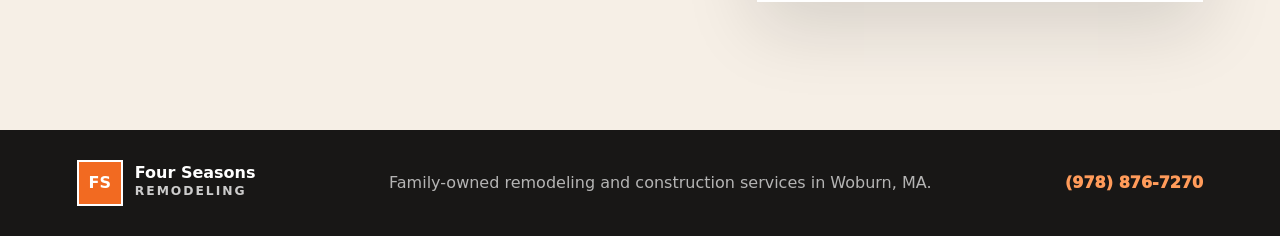
==== commit 1393ffa0: "Add trust bar highlights" ====
--- a/index.html
+++ b/index.html
@@ -73,18 +73,42 @@
         </aside>
       </section>
 
-      <section class="quick-strip" aria-label="Quick contact options">
+      <section class="trust-bar" aria-label="Company trust highlights">
+        <a
+          href="https://www.angi.com/companylist/us/ma/woburn/four-seasons-remodeling-and-painting-reviews-1.htm"
+          target="_blank"
+          rel="noreferrer"
+        >
+          <span>Angi rating</span>
+          <strong>5.0 on Angi</strong>
+        </a>
+        <a
+          href="https://www.angi.com/companylist/us/ma/woburn/four-seasons-remodeling-and-painting-reviews-1.htm"
+          target="_blank"
+          rel="noreferrer"
+        >
+          <span>Client feedback</span>
+          <strong>77 reviews</strong>
+        </a>
+        <a
+          href="https://www.bbb.org/us/ma/woburn/profile/remodeling/four-seasons-remodeling-painting-services-0021-512915"
+          target="_blank"
+          rel="noreferrer"
+        >
+          <span>BBB profile</span>
+          <strong>Accredited A+</strong>
+        </a>
+        <a
+          href="https://www.bbb.org/us/ma/woburn/profile/remodeling/four-seasons-remodeling-painting-services-0021-512915"
+          target="_blank"
+          rel="noreferrer"
+        >
+          <span>Massachusetts</span>
+          <strong>Licensed #188474</strong>
+        </a>
         <a href="tel:19788767270">
-          <span>Free estimates</span>
-          <strong>(978) 876-7270</strong>
-        </a>
-        <a href="#contact">
-          <span>Service area</span>
-          <strong>Woburn and surrounding towns</strong>
-        </a>
-        <a href="#services">
-          <span>Project types</span>
-          <strong>Kitchens, baths, renovations</strong>
+          <span>Project planning</span>
+          <strong>Free estimates</strong>
         </a>
       </section>
 
--- a/styles.css
+++ b/styles.css
@@ -337,39 +337,58 @@
   font-size: 0.92rem;
 }
 
-.quick-strip {
-  display: grid;
-  grid-template-columns: repeat(3, 1fr);
+.trust-bar {
+  display: grid;
+  grid-template-columns: repeat(5, minmax(0, 1fr));
   border-bottom: 1px solid var(--line);
   background: var(--white);
 }
 
-.quick-strip a {
-  min-height: 116px;
-  padding: 26px clamp(18px, 4vw, 44px);
+.trust-bar a,
+.trust-bar div {
+  position: relative;
+  display: grid;
+  align-content: center;
+  min-height: 104px;
+  padding: 22px clamp(14px, 2.4vw, 28px);
   border-right: 1px solid var(--line);
 }
 
-.quick-strip a:last-child {
+.trust-bar a:last-child,
+.trust-bar div:last-child {
   border-right: 0;
 }
 
-.quick-strip span,
-.quick-strip strong {
+.trust-bar a {
+  transition: background 180ms ease, color 180ms ease;
+}
+
+.trust-bar a:hover {
+  background: var(--orange);
+  color: var(--white);
+}
+
+.trust-bar span,
+.trust-bar strong {
   display: block;
 }
 
-.quick-strip span {
-  margin-bottom: 8px;
+.trust-bar span {
+  margin-bottom: 7px;
   color: var(--muted);
-  font-size: 0.8rem;
-  font-weight: 900;
-  letter-spacing: 0.14em;
+  font-size: 0.72rem;
+  font-weight: 950;
+  letter-spacing: 0.13em;
   text-transform: uppercase;
 }
 
-.quick-strip strong {
-  font-size: clamp(1rem, 1.8vw, 1.35rem);
+.trust-bar a:hover span {
+  color: rgba(255, 255, 255, 0.76);
+}
+
+.trust-bar strong {
+  font-size: clamp(0.94rem, 1.35vw, 1.22rem);
+  line-height: 1.18;
 }
 
 .section {
@@ -820,13 +839,22 @@
   }
 
   .hero-panel,
-  .quick-strip,
   .split,
   .work-heading,
   .contact-wrap {
     grid-template-columns: 1fr;
   }
 
+  .trust-bar {
+    grid-template-columns: repeat(5, minmax(180px, 1fr));
+    overflow-x: auto;
+  }
+
+  .trust-bar a:last-child,
+  .trust-bar div:last-child {
+    border-right: 0;
+  }
+
   .service-grid,
   .reviews {
     grid-template-columns: repeat(2, 1fr);
@@ -888,7 +916,7 @@
   }
 
   .hero-panel,
-  .quick-strip,
+  .trust-bar,
   .service-grid,
   .project-grid,
   .timeline,
@@ -896,6 +924,18 @@
     grid-template-columns: 1fr;
   }
 
+  .trust-bar a,
+  .trust-bar div {
+    min-height: 88px;
+    border-right: 0;
+    border-bottom: 1px solid var(--line);
+  }
+
+  .trust-bar a:last-child,
+  .trust-bar div:last-child {
+    border-bottom: 0;
+  }
+
   .project-grid {
     grid-auto-rows: 260px;
   }
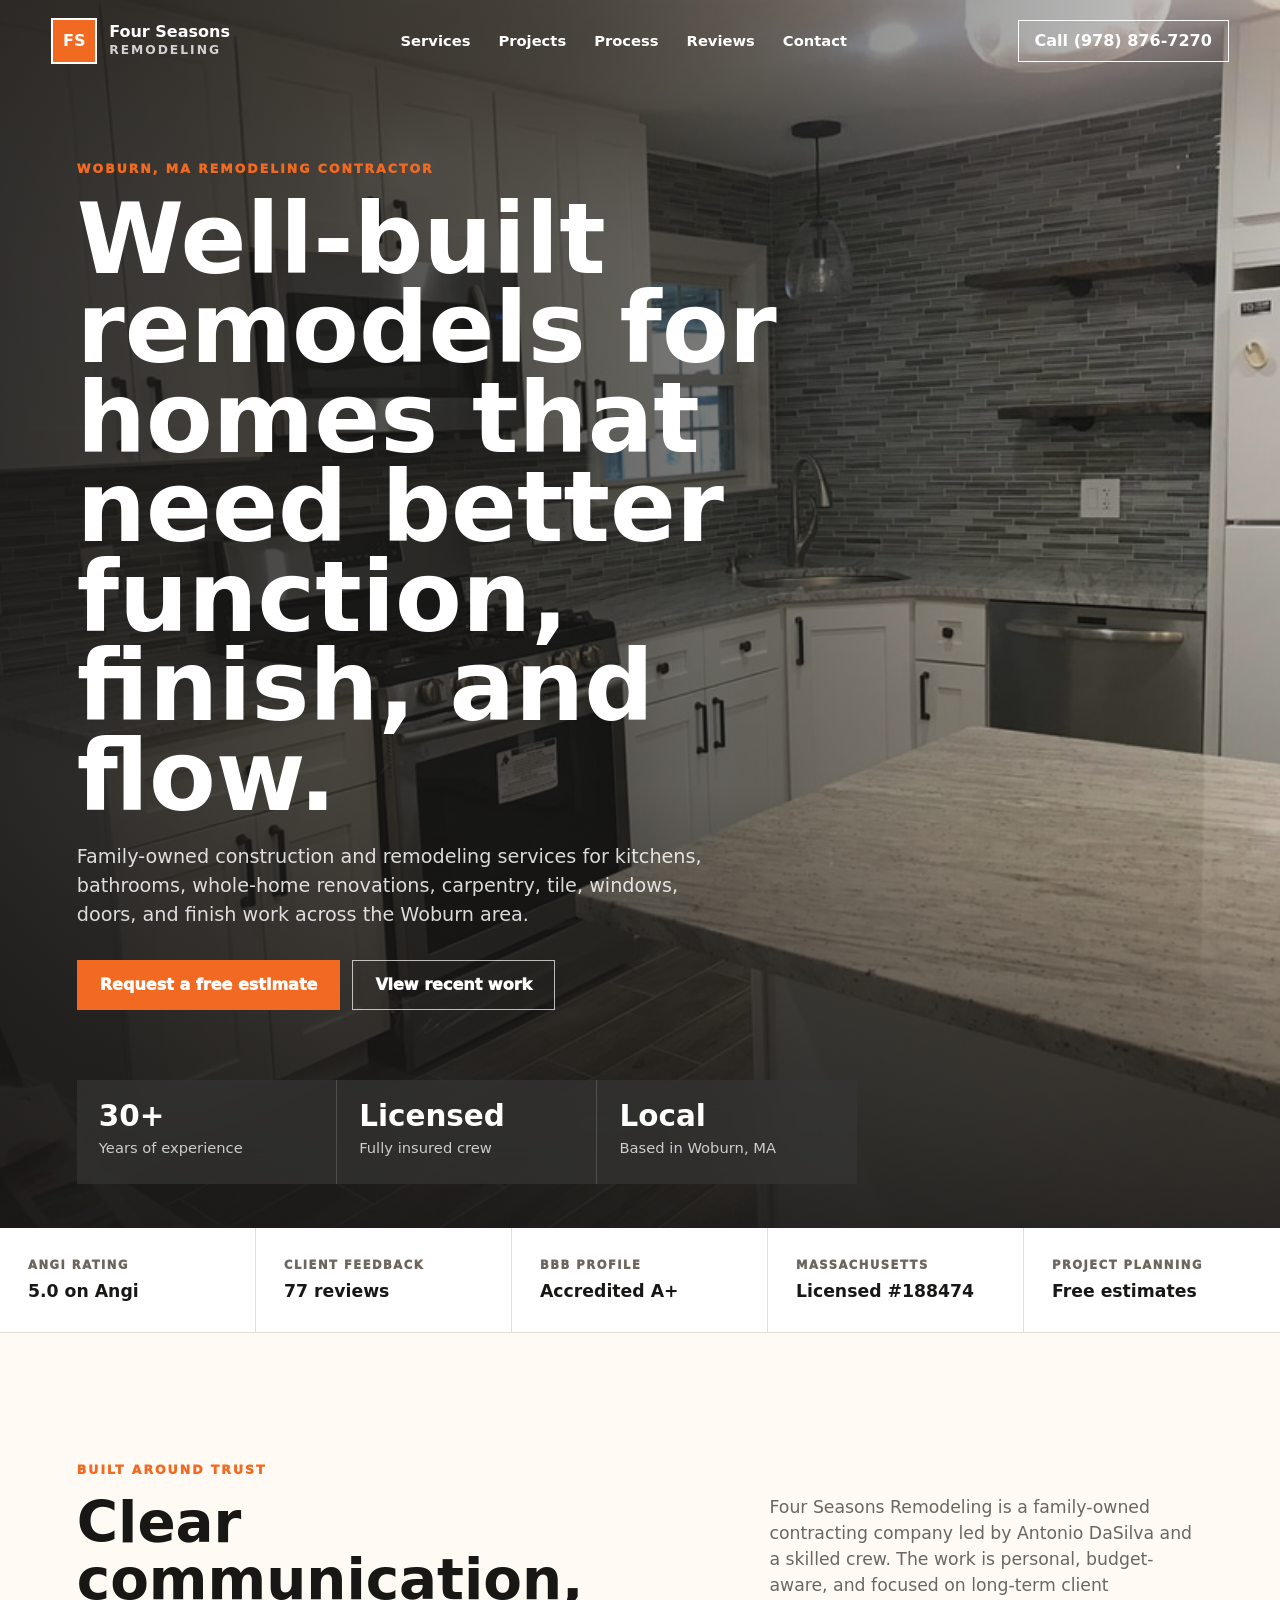
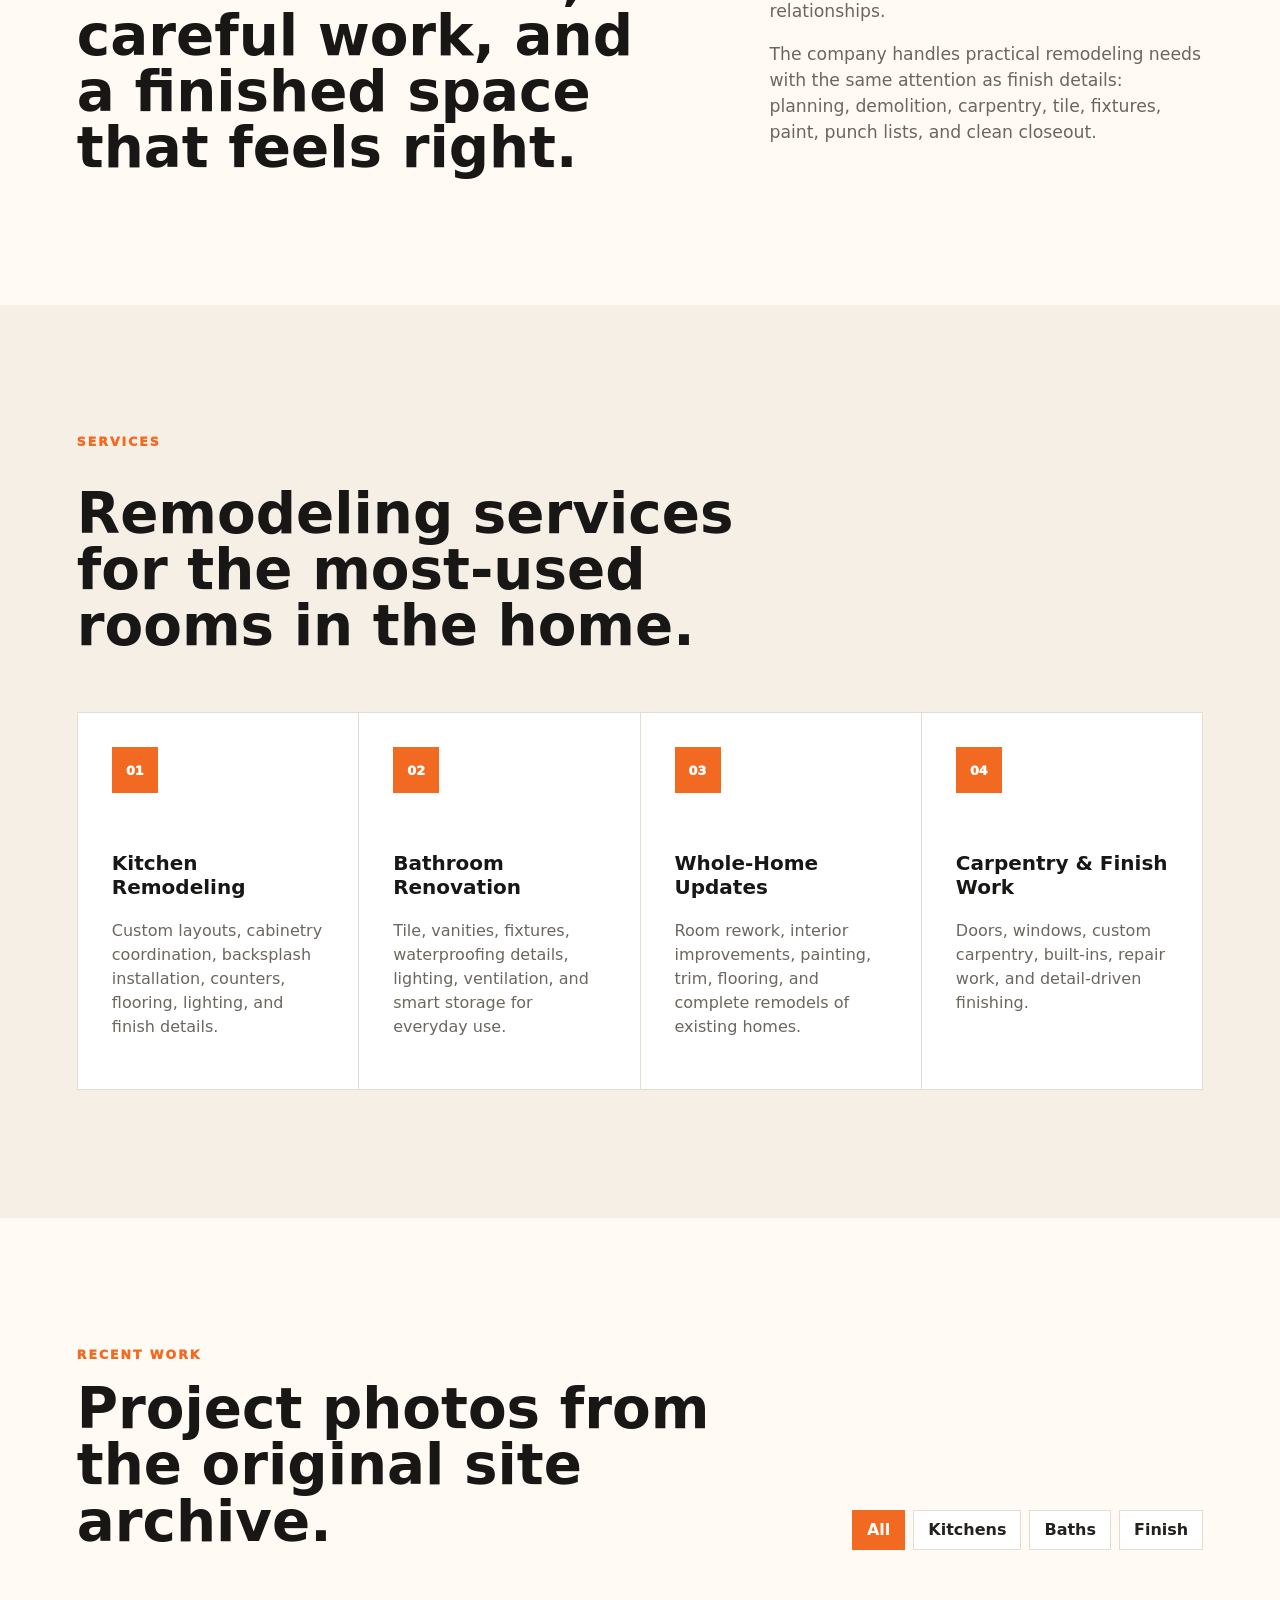
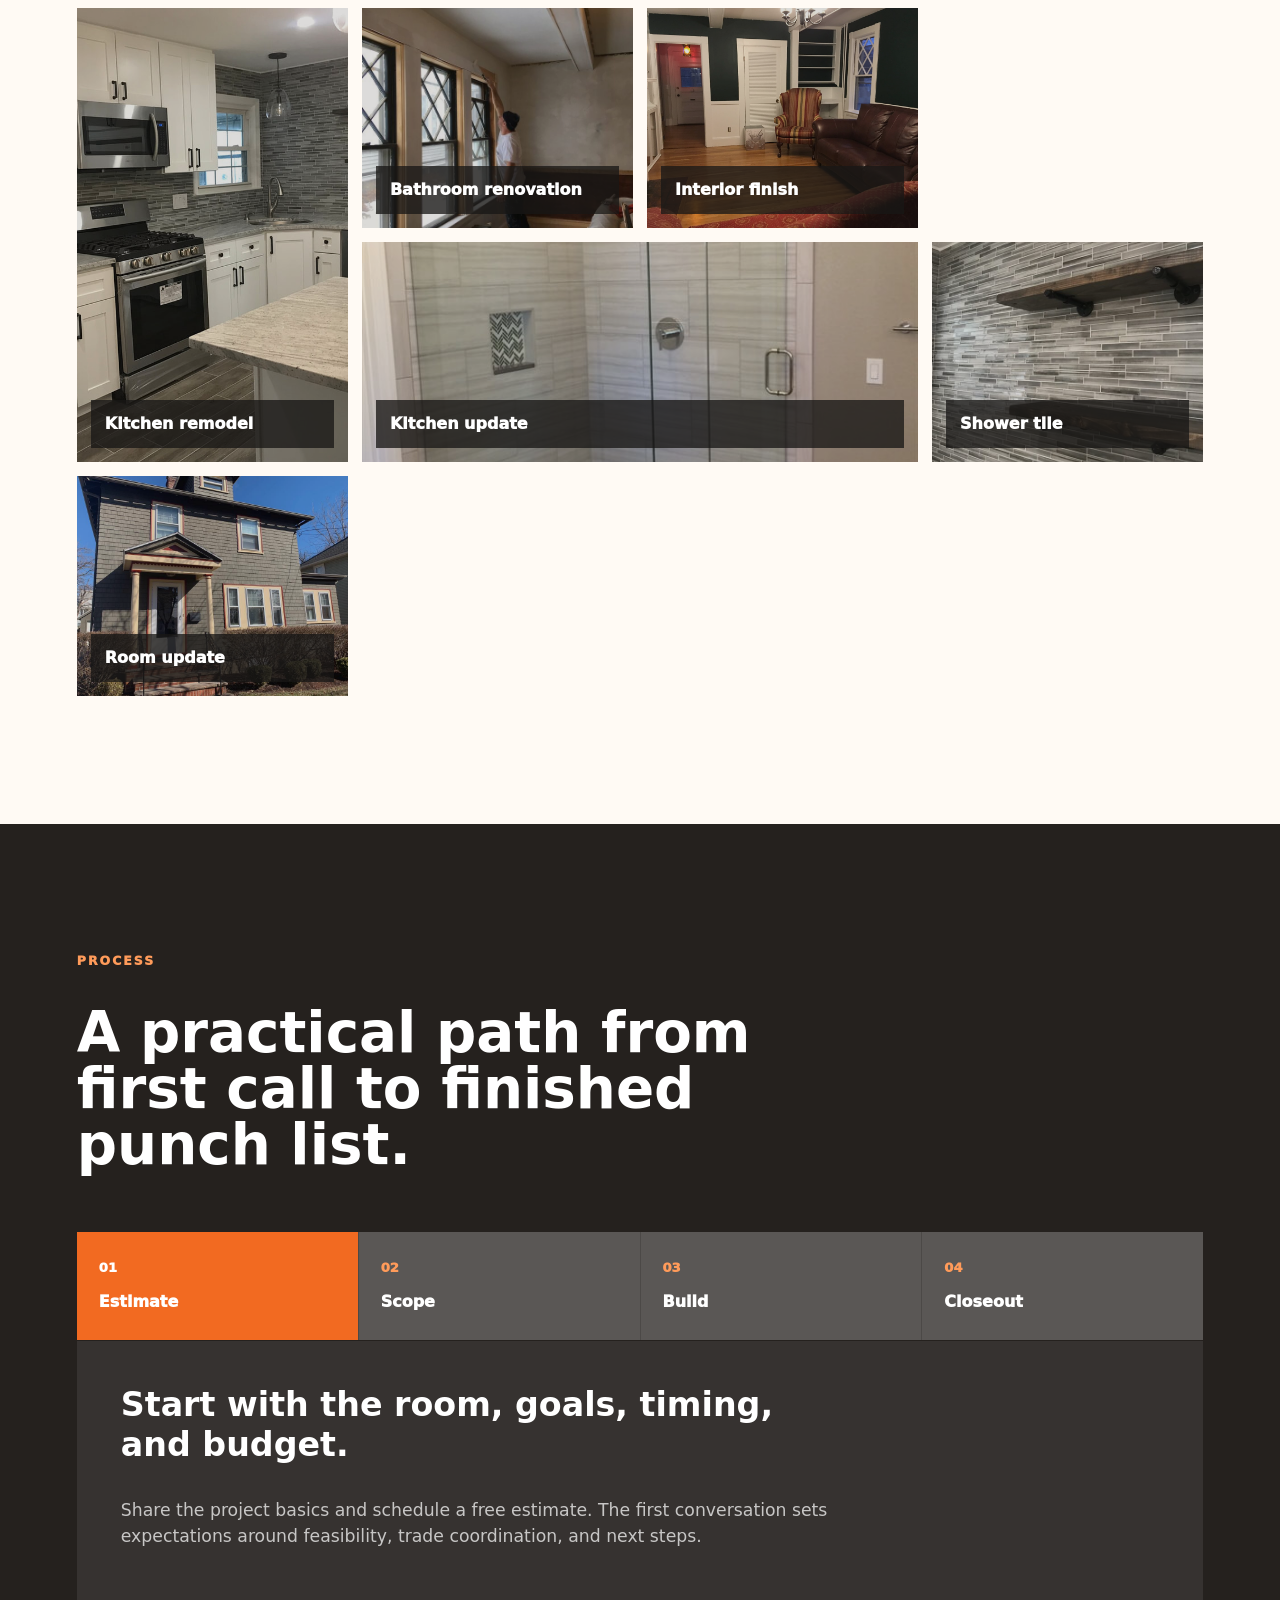
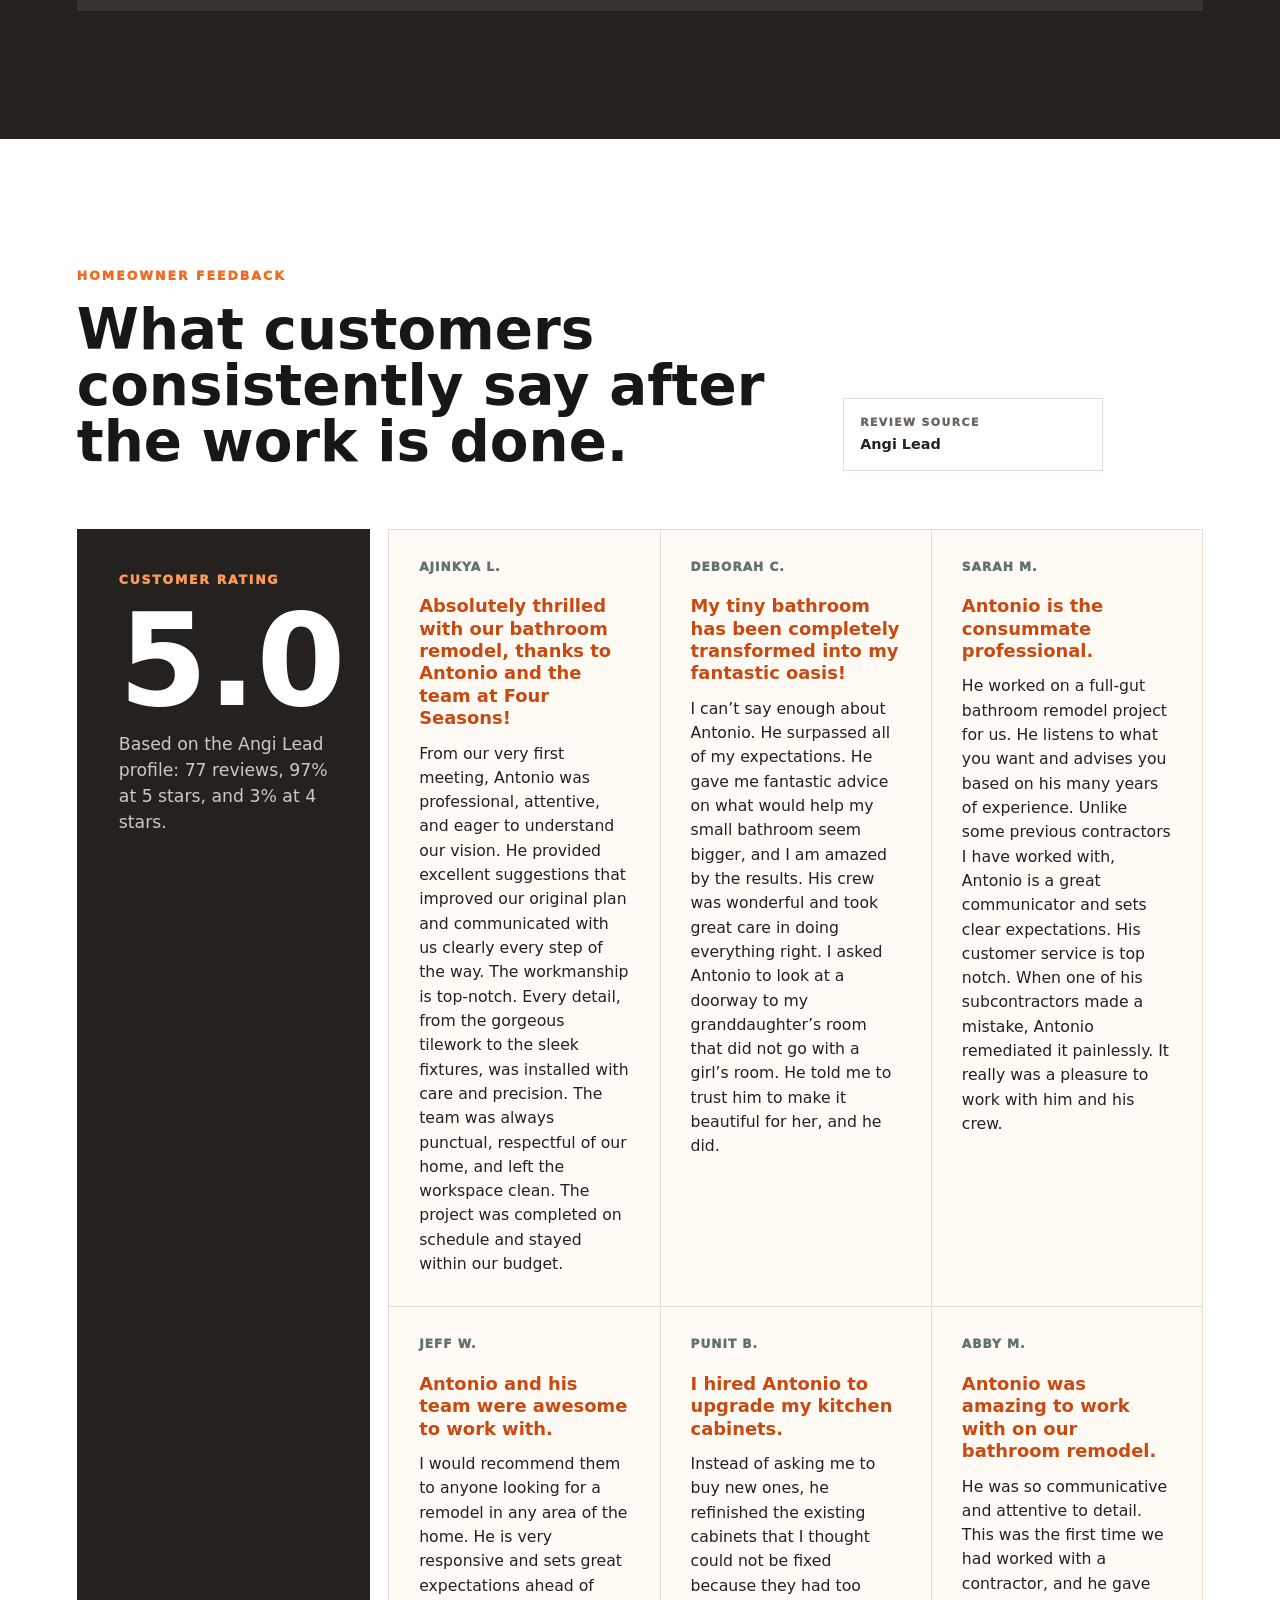
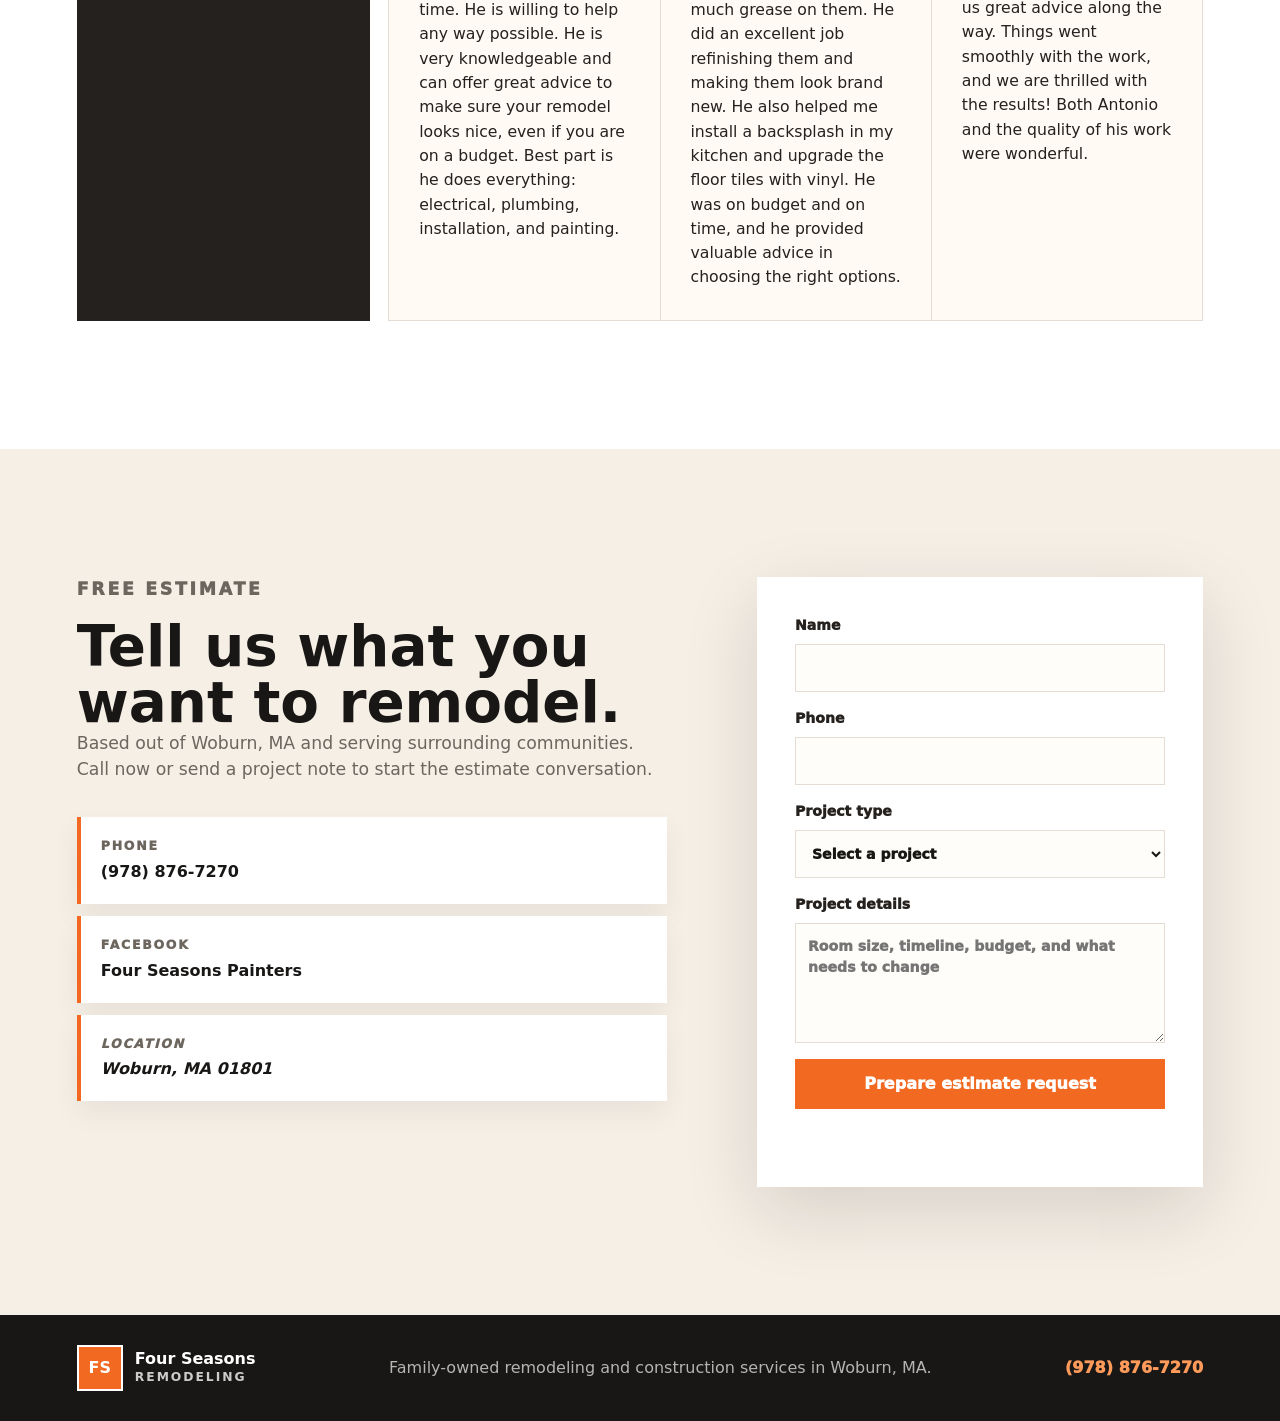
==== commit 51773f5b: "Add customer review section" ====
--- a/index.html
+++ b/index.html
@@ -236,29 +236,55 @@
       </section>
 
       <section class="section reviews-section" id="reviews">
-        <div class="section-heading">
-          <p class="section-kicker">Client feedback</p>
-          <h2>What homeowners valued in past projects.</h2>
-        </div>
-        <div class="reviews">
-          <figure class="review-card">
-            <blockquote>
-              “Honesty, integrity, and craftsmanship. Antonio and his team work with you and your budget to make your home beautiful.”
-            </blockquote>
-            <figcaption>Robert F. · Medford, MA</figcaption>
-          </figure>
-          <figure class="review-card">
-            <blockquote>
-              “Communication, cleanliness, and quality of work were beyond expectations. Our bathroom looks amazing.”
-            </blockquote>
-            <figcaption>Mami N. · Wakefield, MA</figcaption>
-          </figure>
-          <figure class="review-card">
-            <blockquote>
-              “They guided me through the process, answered all my questions, and made helpful suggestions.”
-            </blockquote>
-            <figcaption>Selina T. · Medford, MA</figcaption>
-          </figure>
+        <div class="reviews-intro">
+          <div>
+            <p class="section-kicker">Homeowner feedback</p>
+            <h2>What customers consistently say after the work is done.</h2>
+          </div>
+          <a
+            class="reviews-source"
+            href="https://www.angi.com/companylist/us/ma/woburn/four-seasons-remodeling-and-painting-reviews-1.htm"
+            target="_blank"
+            rel="noreferrer"
+          >
+            <span>Review source</span>
+            <strong>Angi Lead</strong>
+          </a>
+        </div>
+
+        <div class="reviews-proof">
+          <aside class="review-score" aria-label="Review score summary">
+            <span class="score-label">Customer rating</span>
+            <strong>5.0</strong>
+            <p>Based on the Angi Lead profile: 77 reviews, 97% at 5 stars, and 3% at 4 stars.</p>
+          </aside>
+
+          <div class="review-themes" aria-label="Common customer review themes">
+            <article class="theme-card">
+              <span>Ajinkya L.</span>
+              <p><strong>Absolutely thrilled with our bathroom remodel, thanks to Antonio and the team at Four Seasons!</strong> From our very first meeting, Antonio was professional, attentive, and eager to understand our vision. He provided excellent suggestions that improved our original plan and communicated with us clearly every step of the way. The workmanship is top-notch. Every detail, from the gorgeous tilework to the sleek fixtures, was installed with care and precision. The team was always punctual, respectful of our home, and left the workspace clean. The project was completed on schedule and stayed within our budget.</p>
+            </article>
+            <article class="theme-card">
+              <span>Deborah C.</span>
+              <p><strong>My tiny bathroom has been completely transformed into my fantastic oasis!</strong> I can’t say enough about Antonio. He surpassed all of my expectations. He gave me fantastic advice on what would help my small bathroom seem bigger, and I am amazed by the results. His crew was wonderful and took great care in doing everything right. I asked Antonio to look at a doorway to my granddaughter’s room that did not go with a girl’s room. He told me to trust him to make it beautiful for her, and he did.</p>
+            </article>
+            <article class="theme-card">
+              <span>Sarah M.</span>
+              <p><strong>Antonio is the consummate professional.</strong> He worked on a full-gut bathroom remodel project for us. He listens to what you want and advises you based on his many years of experience. Unlike some previous contractors I have worked with, Antonio is a great communicator and sets clear expectations. His customer service is top notch. When one of his subcontractors made a mistake, Antonio remediated it painlessly. It really was a pleasure to work with him and his crew.</p>
+            </article>
+            <article class="theme-card">
+              <span>Jeff W.</span>
+              <p><strong>Antonio and his team were awesome to work with.</strong> I would recommend them to anyone looking for a remodel in any area of the home. He is very responsive and sets great expectations ahead of time. He is willing to help any way possible. He is very knowledgeable and can offer great advice to make sure your remodel looks nice, even if you are on a budget. Best part is he does everything: electrical, plumbing, installation, and painting.</p>
+            </article>
+            <article class="theme-card">
+              <span>Punit B.</span>
+              <p><strong>I hired Antonio to upgrade my kitchen cabinets.</strong> Instead of asking me to buy new ones, he refinished the existing cabinets that I thought could not be fixed because they had too much grease on them. He did an excellent job refinishing them and making them look brand new. He also helped me install a backsplash in my kitchen and upgrade the floor tiles with vinyl. He was on budget and on time, and he provided valuable advice in choosing the right options.</p>
+            </article>
+            <article class="theme-card">
+              <span>Abby M.</span>
+              <p><strong>Antonio was amazing to work with on our bathroom remodel.</strong> He was so communicative and attentive to detail. This was the first time we had worked with a contractor, and he gave us great advice along the way. Things went smoothly with the work, and we are thrilled with the results! Both Antonio and the quality of his work were wonderful.</p>
+            </article>
+          </div>
         </div>
       </section>
 
--- a/styles.css
+++ b/styles.css
@@ -599,30 +599,125 @@
   background: var(--white);
 }
 
-.reviews {
+.reviews-intro {
+  display: grid;
+  grid-template-columns: minmax(0, 760px) minmax(280px, 360px);
+  gap: clamp(28px, 6vw, 70px);
+  align-items: end;
+  justify-content: space-between;
+  margin-bottom: clamp(34px, 5vw, 58px);
+}
+
+.reviews-source {
+  display: block;
+  max-width: 260px;
+  padding: 16px;
+  border: 1px solid var(--line);
+  background: transparent;
+  color: var(--muted);
+  transition: border-color 180ms ease, transform 180ms ease;
+}
+
+.reviews-source:hover {
+  border-color: var(--orange);
+  transform: translateY(-2px);
+}
+
+.reviews-source span,
+.reviews-source strong {
+  display: block;
+}
+
+.reviews-source span {
+  margin-bottom: 5px;
+  color: var(--muted);
+  font-size: 0.68rem;
+  font-weight: 950;
+  letter-spacing: 0.13em;
+  text-transform: uppercase;
+}
+
+.reviews-source strong {
+  color: var(--charcoal);
+  font-size: 0.9rem;
+  line-height: 1.2;
+}
+
+.reviews-proof {
+  display: grid;
+  grid-template-columns: minmax(260px, 0.36fr) minmax(0, 1fr);
+  gap: 18px;
+}
+
+.review-score {
+  display: grid;
+  align-content: start;
+  min-height: 100%;
+  padding: clamp(26px, 4vw, 42px);
+  background: var(--charcoal);
+  color: var(--white);
+}
+
+.score-label {
+  margin-bottom: 20px;
+  color: #ff9b5a;
+  font-size: 0.78rem;
+  font-weight: 950;
+  letter-spacing: 0.14em;
+  text-transform: uppercase;
+}
+
+.review-score strong {
+  margin-bottom: 18px;
+  color: var(--white);
+  font-size: clamp(5rem, 10vw, 8.5rem);
+  line-height: 0.82;
+}
+
+.review-score p {
+  margin: 0;
+  color: rgba(255, 255, 255, 0.76);
+  font-size: 1.08rem;
+}
+
+.review-themes {
   display: grid;
   grid-template-columns: repeat(3, 1fr);
-  gap: 18px;
-}
-
-.review-card {
+  gap: 1px;
+  background: var(--line);
+  border: 1px solid var(--line);
+}
+
+.theme-card {
+  min-height: 430px;
+  padding: clamp(22px, 2.8vw, 30px);
+  background: var(--paper);
+}
+
+.theme-card span {
+  display: block;
+  margin-bottom: 20px;
+  color: var(--sage);
+  font-size: 0.76rem;
+  letter-spacing: 0.08em;
+  line-height: 1.28;
+  text-transform: uppercase;
+  font-weight: 950;
+}
+
+.theme-card p {
   margin: 0;
-  padding: clamp(24px, 3vw, 34px);
-  border: 1px solid var(--line);
-  background: var(--paper);
-}
-
-.review-card blockquote {
-  margin: 0 0 24px;
   color: var(--charcoal);
-  font-size: 1.08rem;
-  font-weight: 700;
-}
-
-.review-card figcaption {
-  color: var(--sage);
-  font-size: 0.88rem;
-  font-weight: 950;
+  font-size: 0.98rem;
+  line-height: 1.55;
+}
+
+.theme-card p strong {
+  display: block;
+  margin-bottom: 12px;
+  color: var(--orange-dark);
+  font-size: clamp(1.08rem, 1.4vw, 1.22rem);
+  line-height: 1.25;
 }
 
 .contact-section {
@@ -841,6 +936,8 @@
   .hero-panel,
   .split,
   .work-heading,
+  .reviews-intro,
+  .reviews-proof,
   .contact-wrap {
     grid-template-columns: 1fr;
   }
@@ -856,7 +953,7 @@
   }
 
   .service-grid,
-  .reviews {
+  .review-themes {
     grid-template-columns: repeat(2, 1fr);
   }
 
@@ -920,7 +1017,7 @@
   .service-grid,
   .project-grid,
   .timeline,
-  .reviews {
+  .review-themes {
     grid-template-columns: 1fr;
   }
 
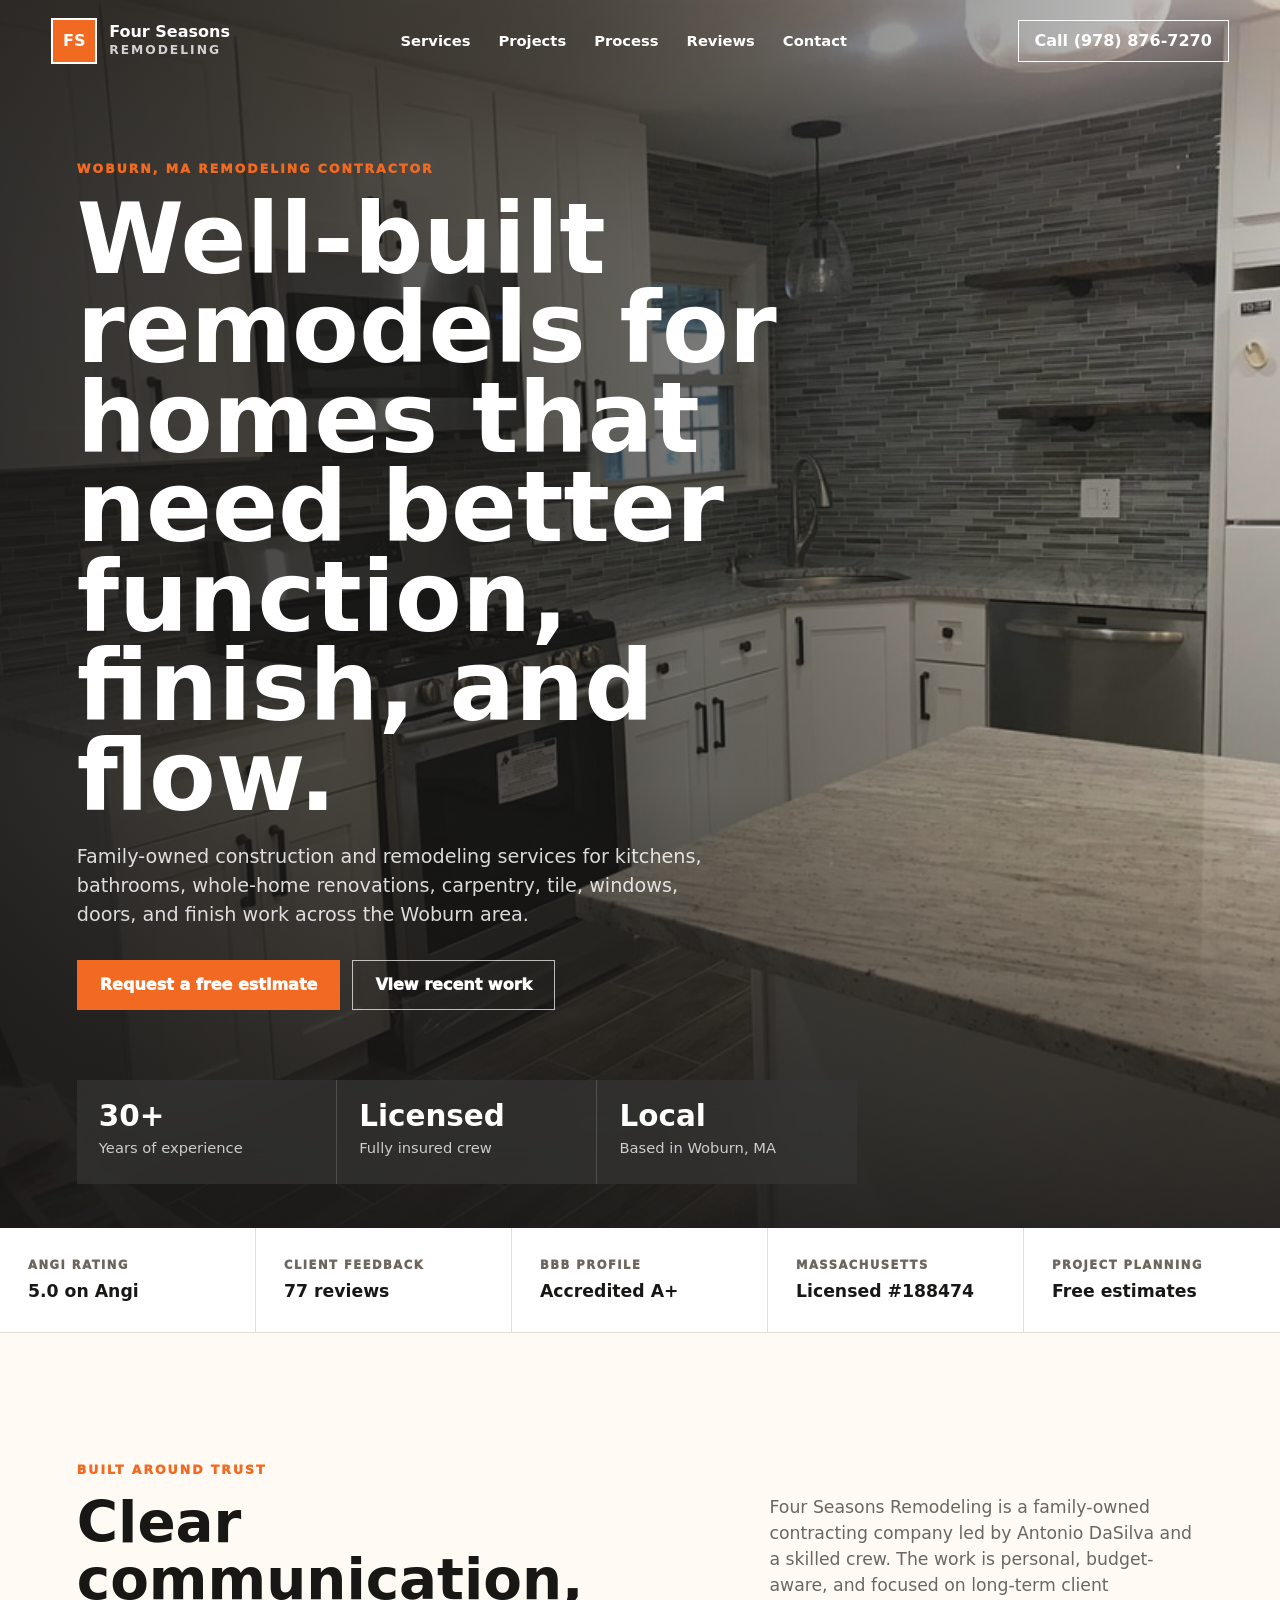
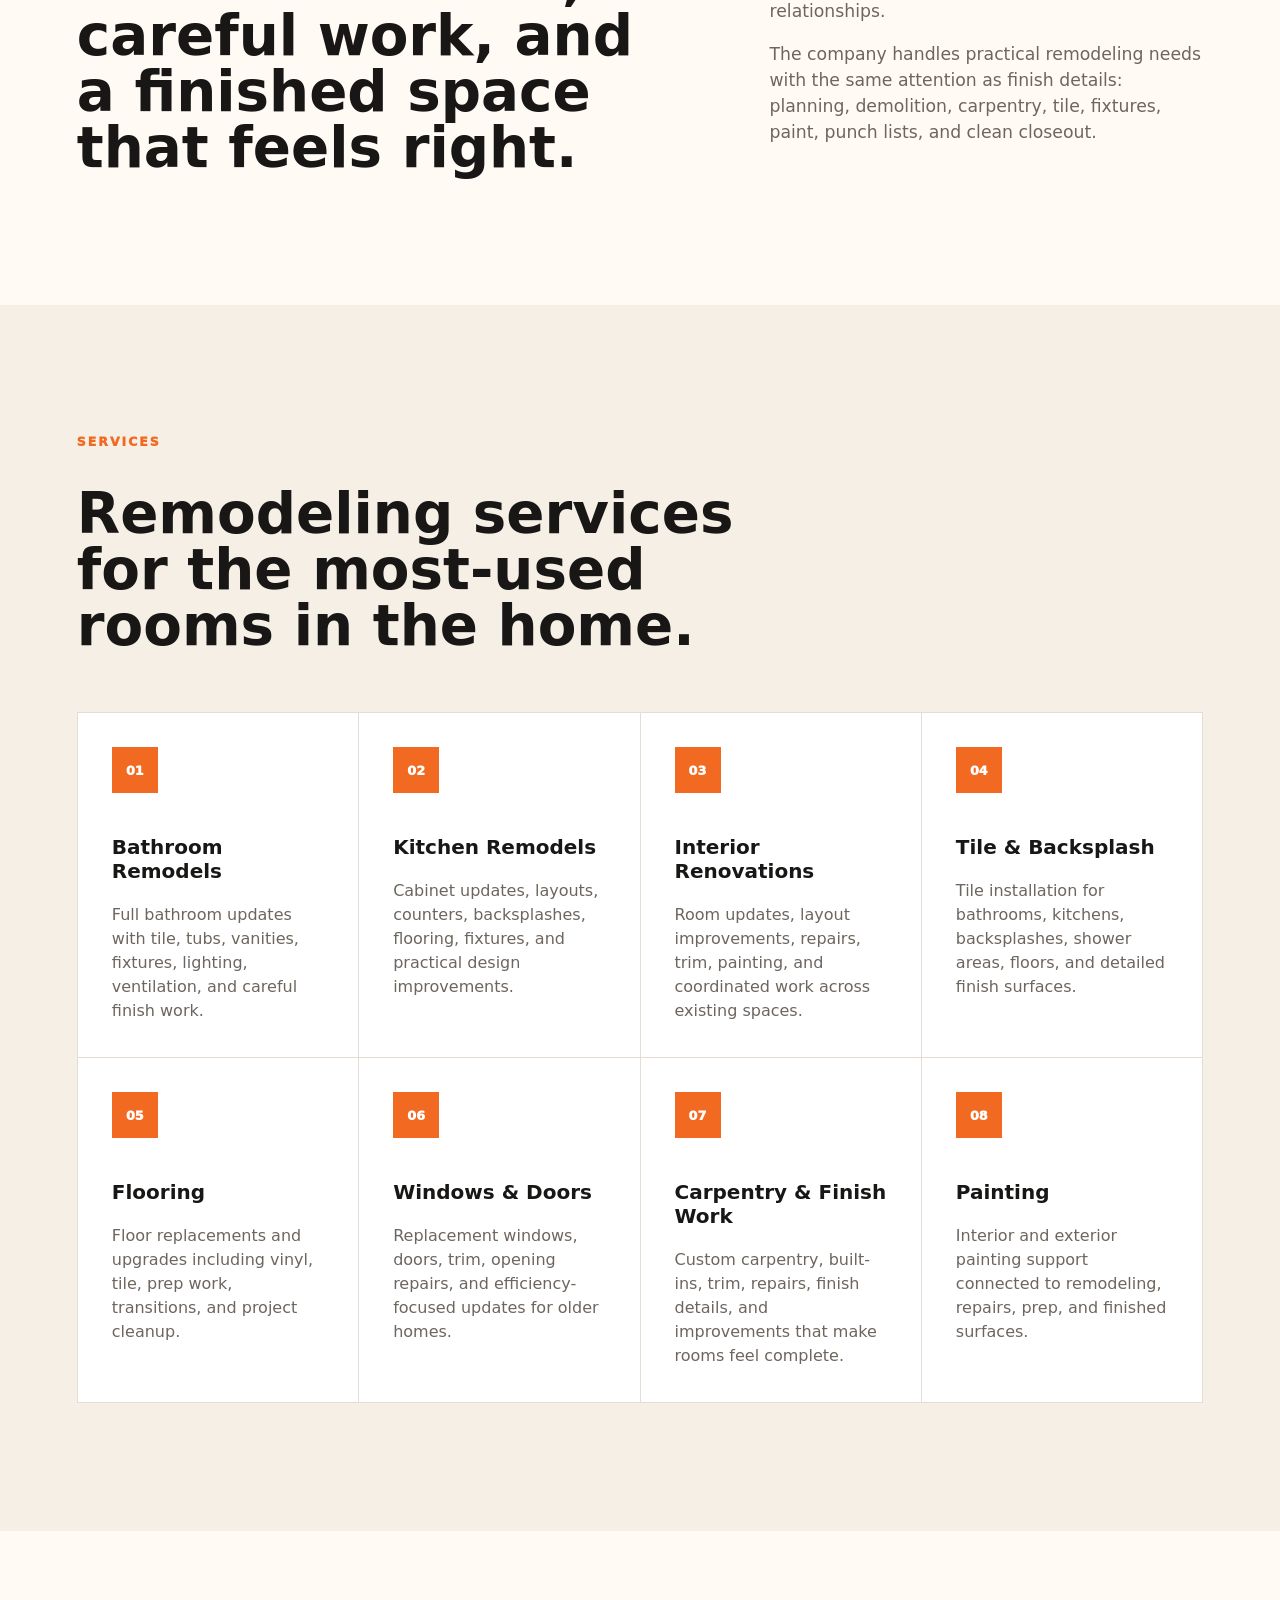
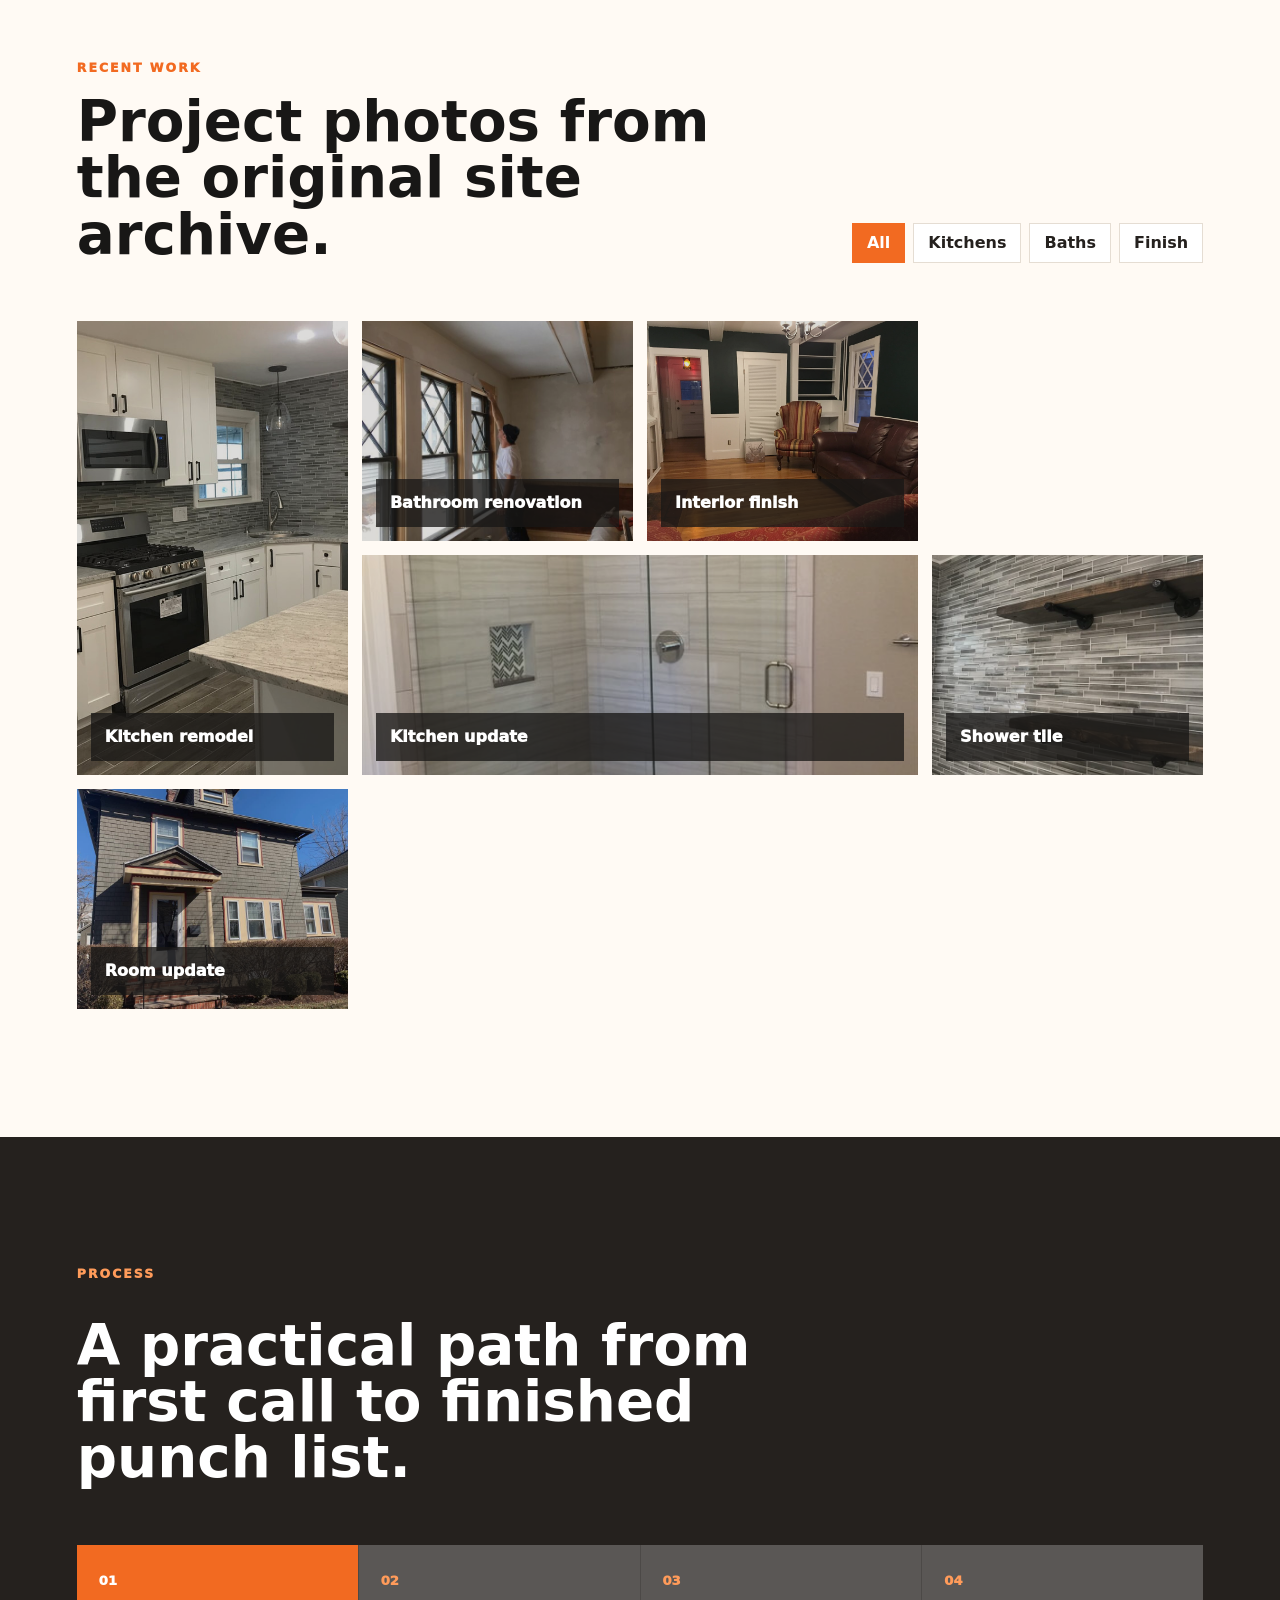
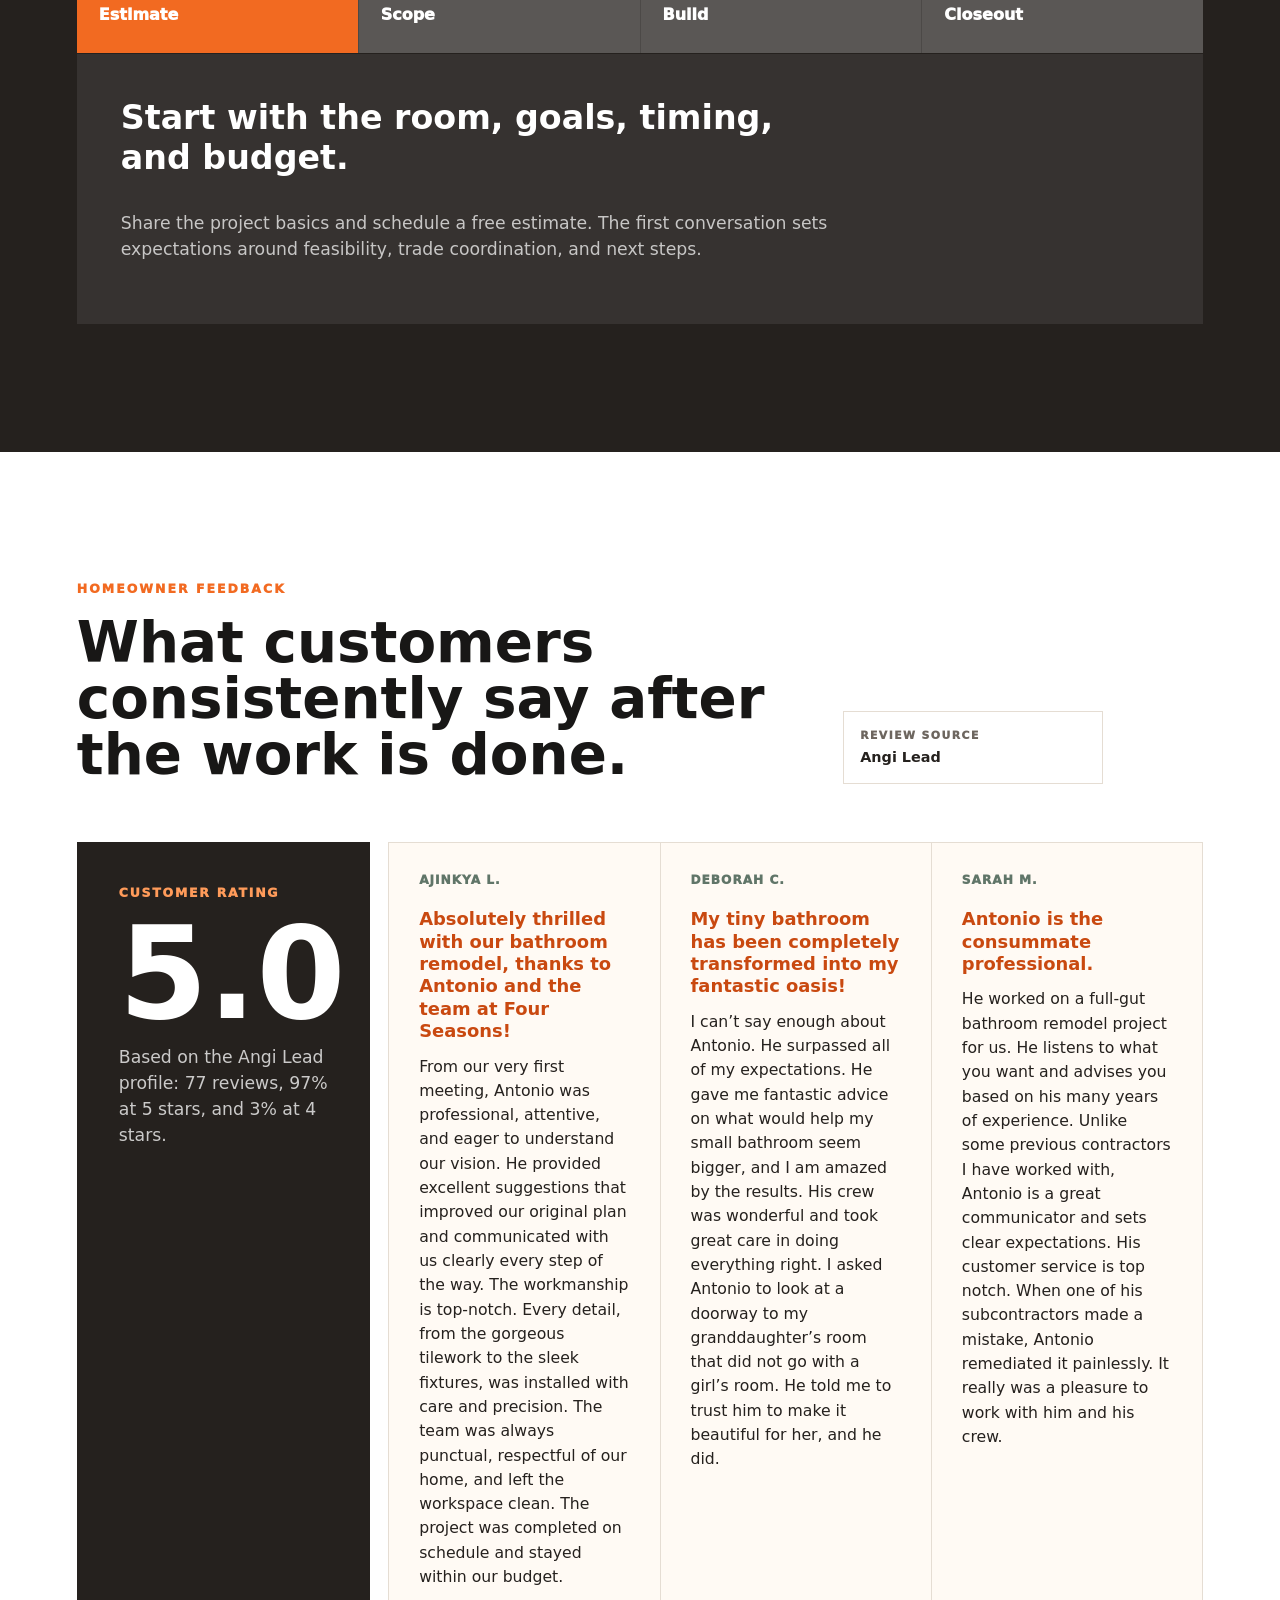
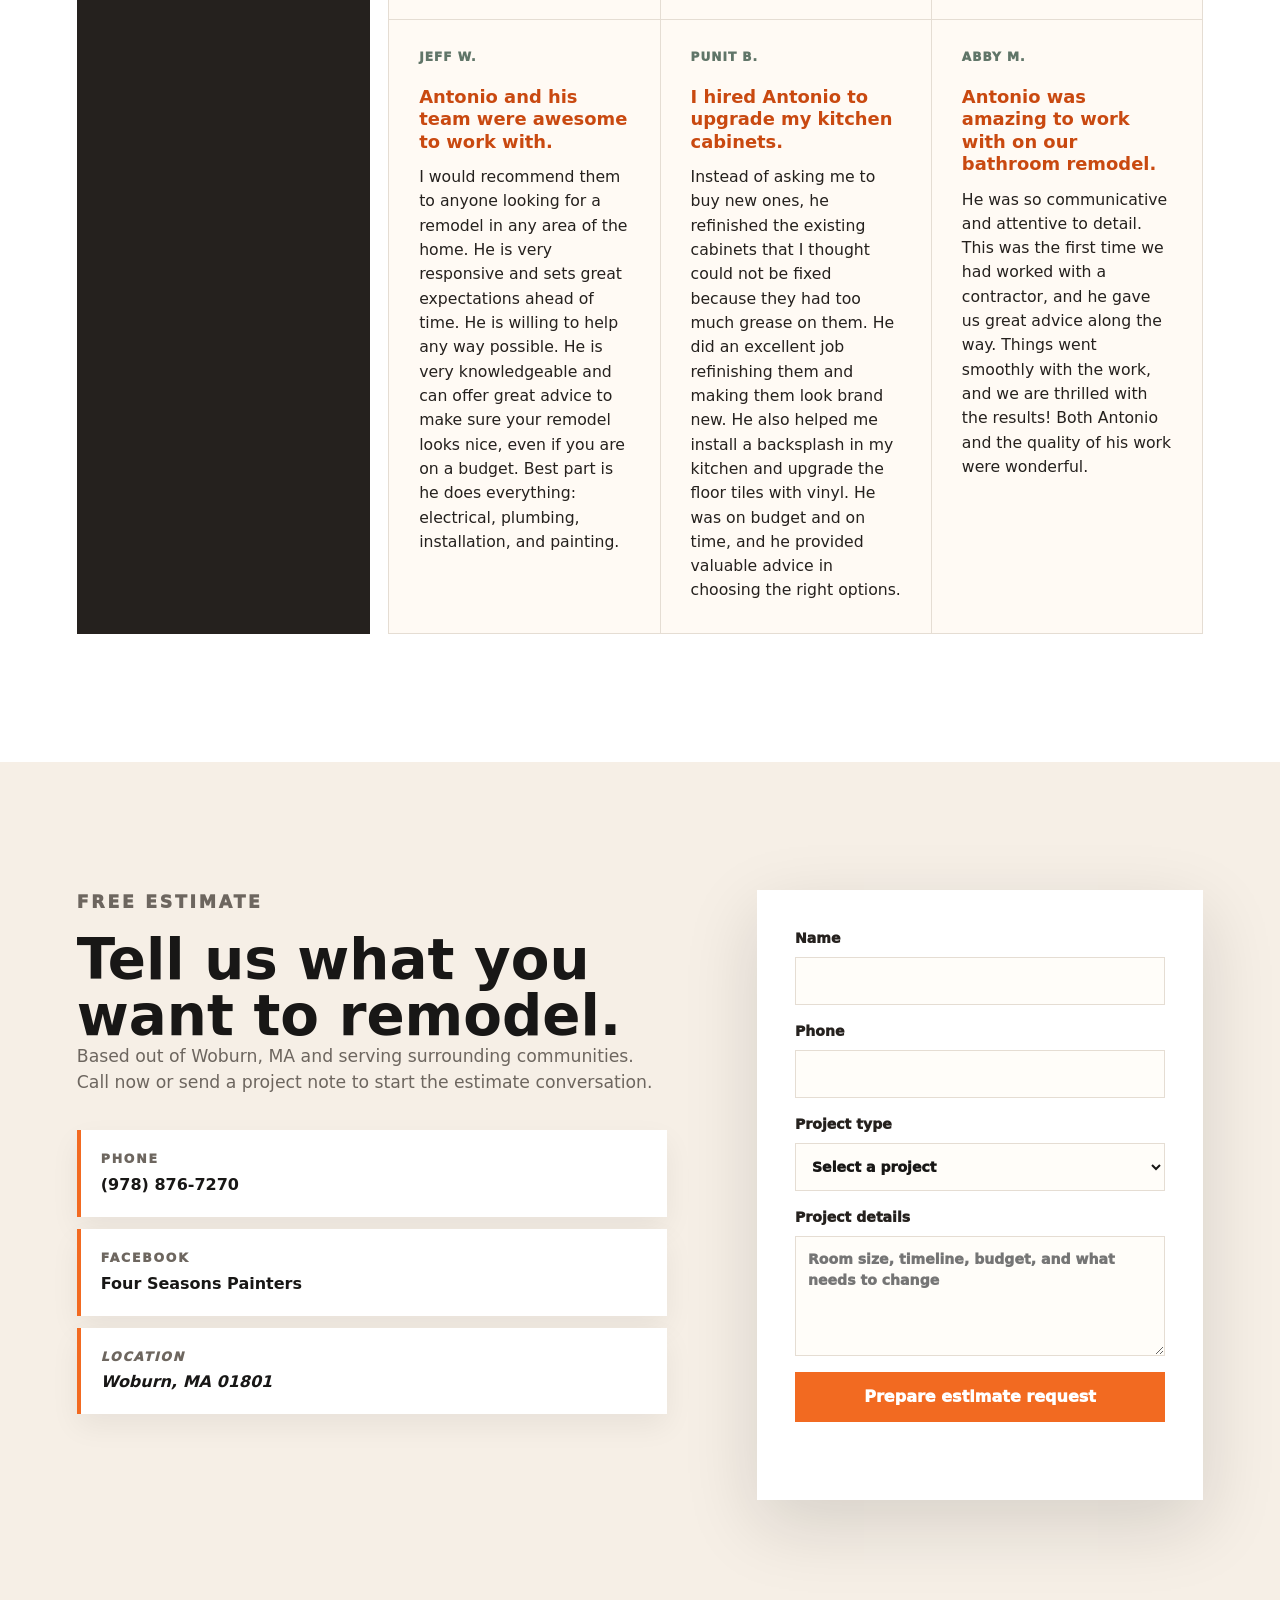
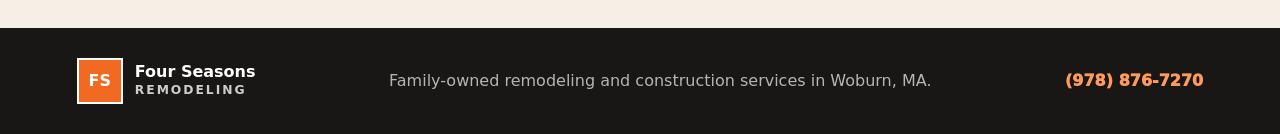
==== commit 5d6d927b: "Expand service cards" ====
--- a/index.html
+++ b/index.html
@@ -140,23 +140,43 @@
         <div class="service-grid">
           <article class="service-card reveal">
             <span class="service-icon">01</span>
-            <h3>Kitchen Remodeling</h3>
-            <p>Custom layouts, cabinetry coordination, backsplash installation, counters, flooring, lighting, and finish details.</p>
+            <h3>Bathroom Remodels</h3>
+            <p>Full bathroom updates with tile, tubs, vanities, fixtures, lighting, ventilation, and careful finish work.</p>
           </article>
           <article class="service-card reveal">
             <span class="service-icon">02</span>
-            <h3>Bathroom Renovation</h3>
-            <p>Tile, vanities, fixtures, waterproofing details, lighting, ventilation, and smart storage for everyday use.</p>
+            <h3>Kitchen Remodels</h3>
+            <p>Cabinet updates, layouts, counters, backsplashes, flooring, fixtures, and practical design improvements.</p>
           </article>
           <article class="service-card reveal">
             <span class="service-icon">03</span>
-            <h3>Whole-Home Updates</h3>
-            <p>Room rework, interior improvements, painting, trim, flooring, and complete remodels of existing homes.</p>
+            <h3>Interior Renovations</h3>
+            <p>Room updates, layout improvements, repairs, trim, painting, and coordinated work across existing spaces.</p>
           </article>
           <article class="service-card reveal">
             <span class="service-icon">04</span>
+            <h3>Tile & Backsplash</h3>
+            <p>Tile installation for bathrooms, kitchens, backsplashes, shower areas, floors, and detailed finish surfaces.</p>
+          </article>
+          <article class="service-card reveal">
+            <span class="service-icon">05</span>
+            <h3>Flooring</h3>
+            <p>Floor replacements and upgrades including vinyl, tile, prep work, transitions, and project cleanup.</p>
+          </article>
+          <article class="service-card reveal">
+            <span class="service-icon">06</span>
+            <h3>Windows & Doors</h3>
+            <p>Replacement windows, doors, trim, opening repairs, and efficiency-focused updates for older homes.</p>
+          </article>
+          <article class="service-card reveal">
+            <span class="service-icon">07</span>
             <h3>Carpentry & Finish Work</h3>
-            <p>Doors, windows, custom carpentry, built-ins, repair work, and detail-driven finishing.</p>
+            <p>Custom carpentry, built-ins, trim, repairs, finish details, and improvements that make rooms feel complete.</p>
+          </article>
+          <article class="service-card reveal">
+            <span class="service-icon">08</span>
+            <h3>Painting</h3>
+            <p>Interior and exterior painting support connected to remodeling, repairs, prep, and finished surfaces.</p>
           </article>
         </div>
       </section>
--- a/styles.css
+++ b/styles.css
@@ -431,7 +431,7 @@
 }
 
 .service-card {
-  min-height: 320px;
+  min-height: 285px;
   padding: clamp(24px, 3vw, 34px);
   background: var(--white);
 }
@@ -442,7 +442,7 @@
   justify-content: center;
   width: 46px;
   height: 46px;
-  margin-bottom: 58px;
+  margin-bottom: 42px;
   background: var(--orange);
   color: var(--white);
   font-size: 0.8rem;
@@ -450,6 +450,7 @@
 }
 
 .service-card p {
+  margin-bottom: 0;
   color: var(--muted);
 }
 
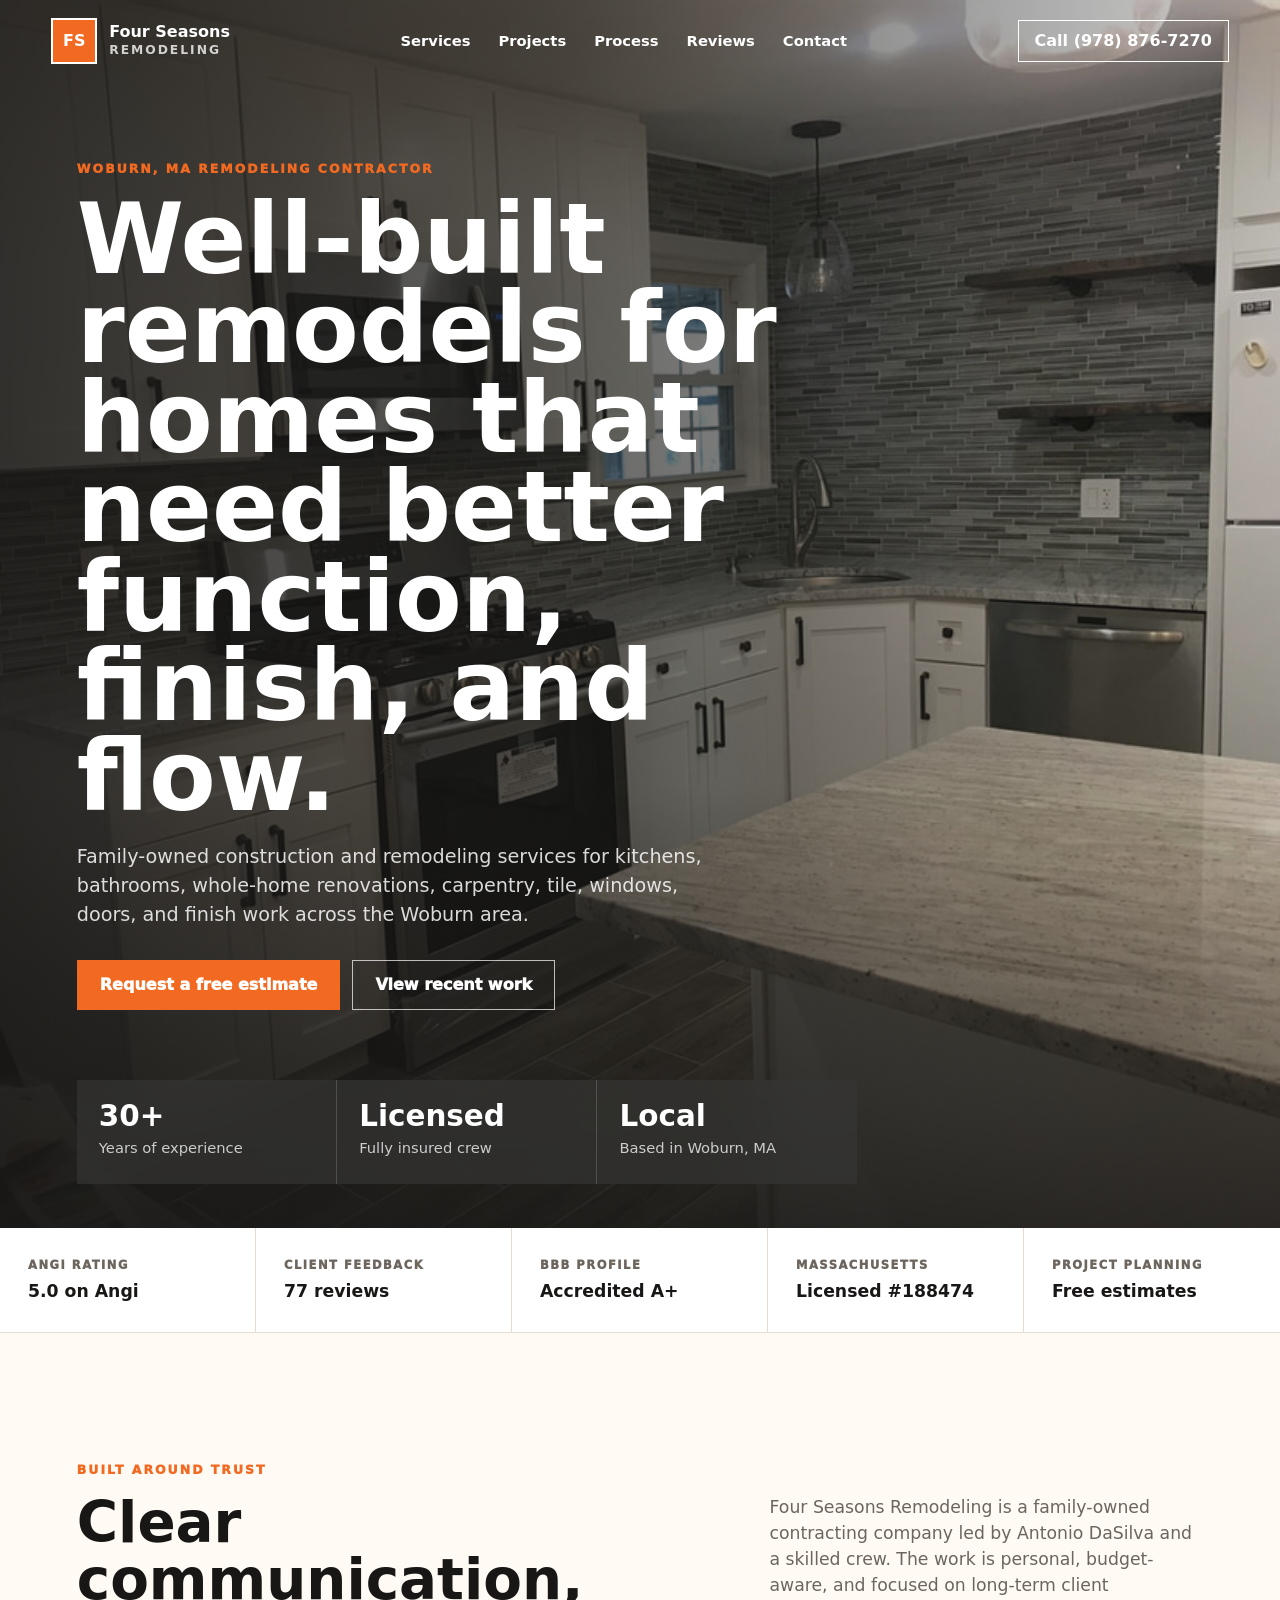
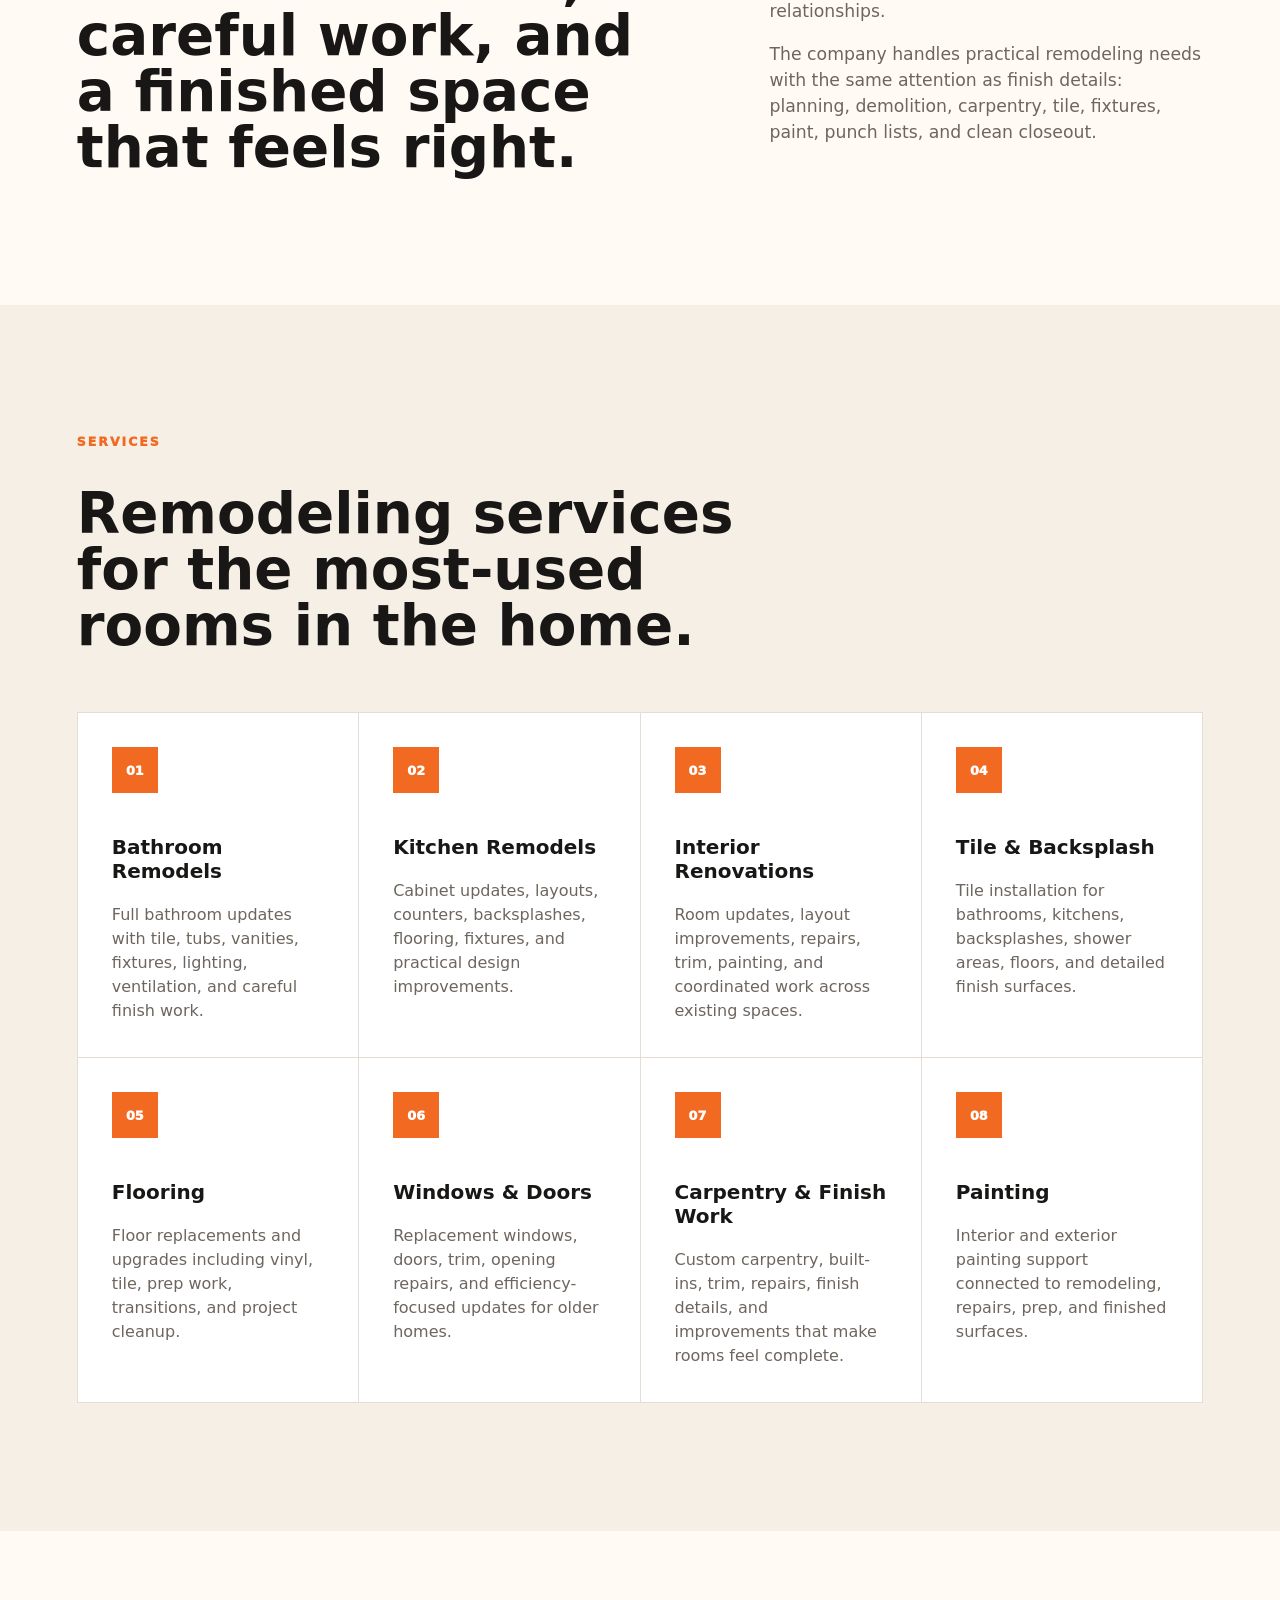
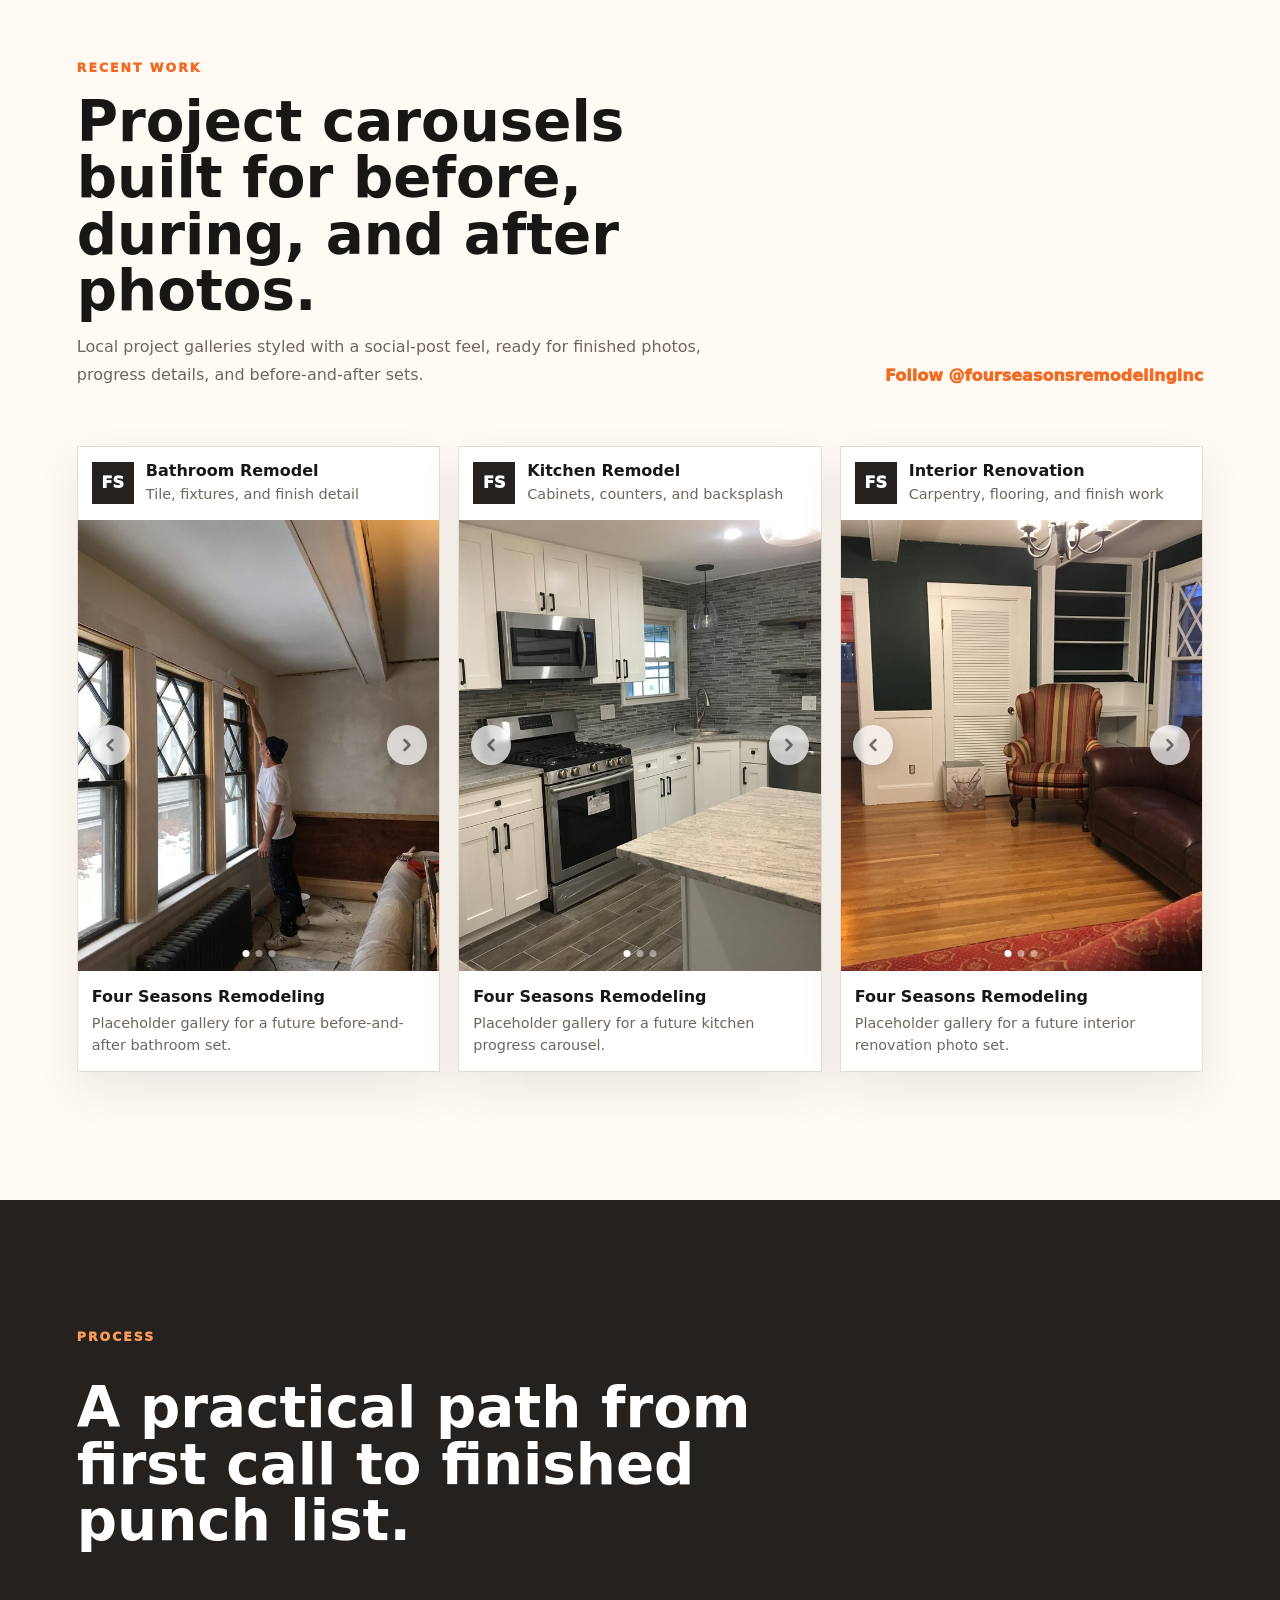
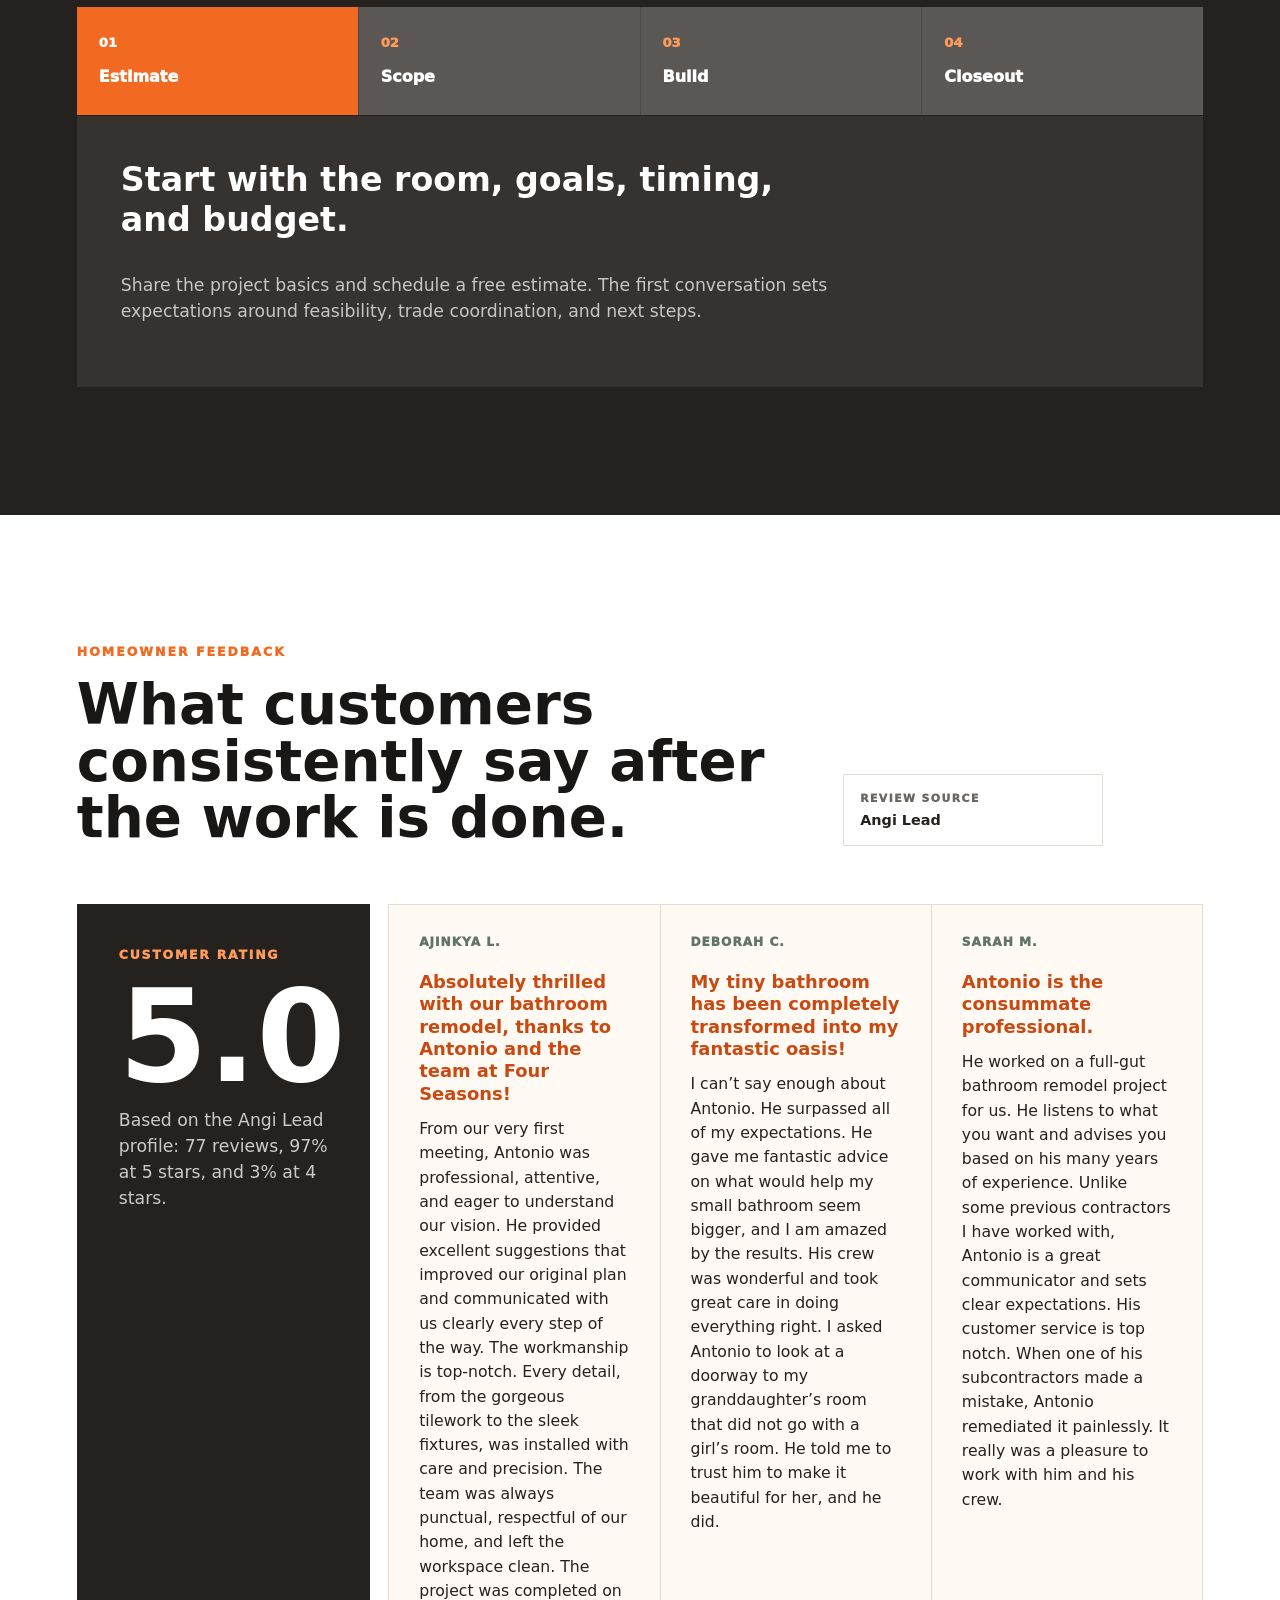
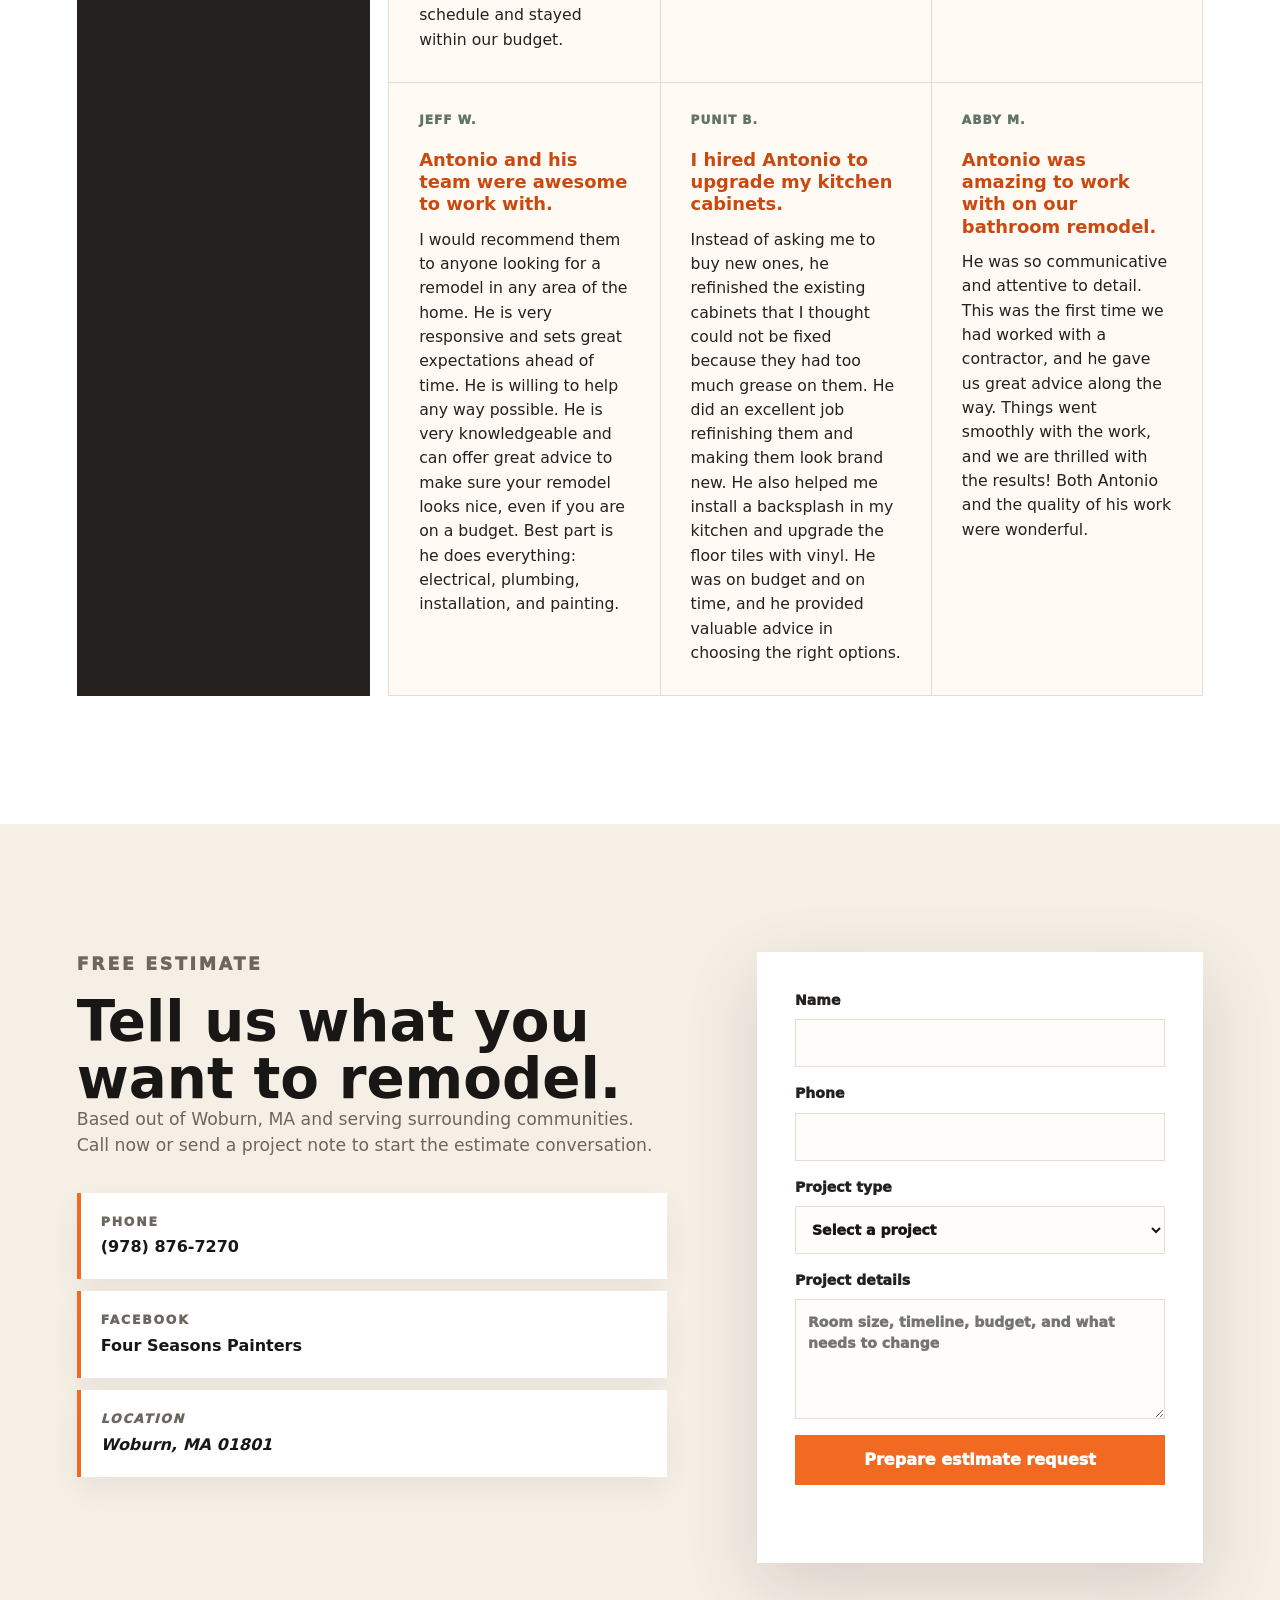
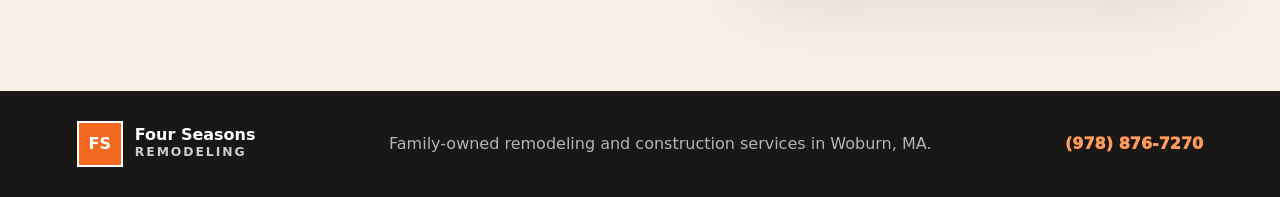
==== commit 00d83f06: "Add local project carousels" ====
--- a/index.html
+++ b/index.html
@@ -185,41 +185,114 @@
         <div class="section-heading work-heading">
           <div>
             <p class="section-kicker">Recent work</p>
-            <h2>Project photos from the original site archive.</h2>
-          </div>
-          <div class="filter-controls" aria-label="Project filters">
-            <button class="filter-btn active" type="button" data-filter="all">All</button>
-            <button class="filter-btn" type="button" data-filter="kitchen">Kitchens</button>
-            <button class="filter-btn" type="button" data-filter="bath">Baths</button>
-            <button class="filter-btn" type="button" data-filter="finish">Finish</button>
-          </div>
-        </div>
-
-        <div class="project-grid" data-gallery>
-          <button class="project-card tall" type="button" data-category="kitchen" data-title="White kitchen remodel" data-image="source-site/download/assets/www.fourseasonsremodelingma.com/uploads/1/4/4/8/144861095/header01_orig.jpeg">
-            <img src="source-site/download/assets/www.fourseasonsremodelingma.com/uploads/1/4/4/8/144861095/header01_orig.jpeg" alt="White kitchen remodel with gray backsplash" />
-            <span>Kitchen remodel</span>
-          </button>
-          <button class="project-card" type="button" data-category="bath" data-title="Tile bathroom renovation" data-image="source-site/download/assets/www.fourseasonsremodelingma.com/uploads/1/4/4/8/144861095/7983243-original-rotated_orig.jpg">
-            <img src="source-site/download/assets/www.fourseasonsremodelingma.com/uploads/1/4/4/8/144861095/7983243-original-rotated_orig.jpg" alt="Bathroom tile and vanity renovation" />
-            <span>Bathroom renovation</span>
-          </button>
-          <button class="project-card" type="button" data-category="finish" data-title="Interior finish work" data-image="source-site/download/assets/www.fourseasonsremodelingma.com/uploads/1/4/4/8/144861095/7983244-original_orig.jpg">
-            <img src="source-site/download/assets/www.fourseasonsremodelingma.com/uploads/1/4/4/8/144861095/7983244-original_orig.jpg" alt="Interior remodeling finish work" />
-            <span>Interior finish</span>
-          </button>
-          <button class="project-card wide" type="button" data-category="kitchen" data-title="Countertop and cabinet update" data-image="source-site/download/assets/www.fourseasonsremodelingma.com/uploads/1/4/4/8/144861095/9998747-original_orig.jpg">
-            <img src="source-site/download/assets/www.fourseasonsremodelingma.com/uploads/1/4/4/8/144861095/9998747-original_orig.jpg" alt="Remodeled countertop and cabinet details" />
-            <span>Kitchen update</span>
-          </button>
-          <button class="project-card" type="button" data-category="bath" data-title="Bathroom shower tile" data-image="source-site/download/assets/www.fourseasonsremodelingma.com/uploads/1/4/4/8/144861095/10864684-original-rotated_orig.jpg">
-            <img src="source-site/download/assets/www.fourseasonsremodelingma.com/uploads/1/4/4/8/144861095/10864684-original-rotated_orig.jpg" alt="Bathroom shower tile remodel" />
-            <span>Shower tile</span>
-          </button>
-          <button class="project-card" type="button" data-category="finish" data-title="Carpentry and room update" data-image="source-site/download/assets/www.fourseasonsremodelingma.com/uploads/1/4/4/8/144861095/57353040-423701781727928-8546033768467529728-n_orig.jpg">
-            <img src="source-site/download/assets/www.fourseasonsremodelingma.com/uploads/1/4/4/8/144861095/57353040-423701781727928-8546033768467529728-n_orig.jpg" alt="Room remodel and carpentry work" />
-            <span>Room update</span>
-          </button>
+            <h2>Project carousels built for before, during, and after photos.</h2>
+            <p class="section-support">Local project galleries styled with a social-post feel, ready for finished photos, progress details, and before-and-after sets.</p>
+          </div>
+          <a class="text-link work-profile-link" href="https://www.instagram.com/fourseasonsremodelinginc/" target="_blank" rel="noreferrer">Follow @fourseasonsremodelinginc</a>
+        </div>
+
+        <div class="project-carousel-grid" aria-label="Featured project carousels">
+          <article class="project-post reveal" data-carousel>
+            <div class="project-post-header">
+              <span class="project-avatar">FS</span>
+              <div>
+                <h3>Bathroom Remodel</h3>
+                <p>Tile, fixtures, and finish detail</p>
+              </div>
+            </div>
+            <div class="project-carousel-frame">
+              <img src="source-site/download/assets/www.fourseasonsremodelingma.com/uploads/1/4/4/8/144861095/7983243-original-rotated_orig.jpg" alt="Bathroom remodel placeholder photo 1 of 3" data-carousel-slide />
+              <img src="source-site/download/assets/www.fourseasonsremodelingma.com/uploads/1/4/4/8/144861095/10864684-original-rotated_orig.jpg" alt="Bathroom remodel placeholder photo 2 of 3" data-carousel-slide hidden />
+              <img src="source-site/download/assets/www.fourseasonsremodelingma.com/uploads/1/4/4/8/144861095/10864682-original_orig.jpg" alt="Bathroom remodel placeholder photo 3 of 3" data-carousel-slide hidden />
+              <button class="carousel-btn carousel-prev" type="button" aria-label="Previous bathroom remodel photo" data-carousel-prev>
+                <svg viewBox="0 0 24 24" aria-hidden="true">
+                  <path d="M15 18l-6-6 6-6" />
+                </svg>
+              </button>
+              <button class="carousel-btn carousel-next" type="button" aria-label="Next bathroom remodel photo" data-carousel-next>
+                <svg viewBox="0 0 24 24" aria-hidden="true">
+                  <path d="M9 6l6 6-6 6" />
+                </svg>
+              </button>
+              <div class="carousel-dots" aria-label="Bathroom remodel photo position" data-carousel-dots>
+                <button class="active" type="button" aria-label="Show bathroom remodel photo 1" data-carousel-dot></button>
+                <button type="button" aria-label="Show bathroom remodel photo 2" data-carousel-dot></button>
+                <button type="button" aria-label="Show bathroom remodel photo 3" data-carousel-dot></button>
+              </div>
+            </div>
+            <div class="project-post-footer">
+              <strong>Four Seasons Remodeling</strong>
+              <p>Placeholder gallery for a future before-and-after bathroom set.</p>
+            </div>
+          </article>
+
+          <article class="project-post reveal" data-carousel>
+            <div class="project-post-header">
+              <span class="project-avatar">FS</span>
+              <div>
+                <h3>Kitchen Remodel</h3>
+                <p>Cabinets, counters, and backsplash</p>
+              </div>
+            </div>
+            <div class="project-carousel-frame">
+              <img src="source-site/download/assets/www.fourseasonsremodelingma.com/uploads/1/4/4/8/144861095/header01_orig.jpeg" alt="Kitchen remodel placeholder photo 1 of 3" data-carousel-slide />
+              <img src="source-site/download/assets/www.fourseasonsremodelingma.com/uploads/1/4/4/8/144861095/9998747-original_orig.jpg" alt="Kitchen remodel placeholder photo 2 of 3" data-carousel-slide hidden />
+              <img src="source-site/download/assets/www.fourseasonsremodelingma.com/uploads/1/4/4/8/144861095/10127573-original_orig.jpg" alt="Kitchen remodel placeholder photo 3 of 3" data-carousel-slide hidden />
+              <button class="carousel-btn carousel-prev" type="button" aria-label="Previous kitchen remodel photo" data-carousel-prev>
+                <svg viewBox="0 0 24 24" aria-hidden="true">
+                  <path d="M15 18l-6-6 6-6" />
+                </svg>
+              </button>
+              <button class="carousel-btn carousel-next" type="button" aria-label="Next kitchen remodel photo" data-carousel-next>
+                <svg viewBox="0 0 24 24" aria-hidden="true">
+                  <path d="M9 6l6 6-6 6" />
+                </svg>
+              </button>
+              <div class="carousel-dots" aria-label="Kitchen remodel photo position" data-carousel-dots>
+                <button class="active" type="button" aria-label="Show kitchen remodel photo 1" data-carousel-dot></button>
+                <button type="button" aria-label="Show kitchen remodel photo 2" data-carousel-dot></button>
+                <button type="button" aria-label="Show kitchen remodel photo 3" data-carousel-dot></button>
+              </div>
+            </div>
+            <div class="project-post-footer">
+              <strong>Four Seasons Remodeling</strong>
+              <p>Placeholder gallery for a future kitchen progress carousel.</p>
+            </div>
+          </article>
+
+          <article class="project-post reveal" data-carousel>
+            <div class="project-post-header">
+              <span class="project-avatar">FS</span>
+              <div>
+                <h3>Interior Renovation</h3>
+                <p>Carpentry, flooring, and finish work</p>
+              </div>
+            </div>
+            <div class="project-carousel-frame">
+              <img src="source-site/download/assets/www.fourseasonsremodelingma.com/uploads/1/4/4/8/144861095/7983244-original_orig.jpg" alt="Interior renovation placeholder photo 1 of 3" data-carousel-slide />
+              <img src="source-site/download/assets/www.fourseasonsremodelingma.com/uploads/1/4/4/8/144861095/57353040-423701781727928-8546033768467529728-n_orig.jpg" alt="Interior renovation placeholder photo 2 of 3" data-carousel-slide hidden />
+              <img src="source-site/download/assets/www.fourseasonsremodelingma.com/uploads/1/4/4/8/144861095/58442827-426209384810501-7379217220024401920-n_orig.jpg" alt="Interior renovation placeholder photo 3 of 3" data-carousel-slide hidden />
+              <button class="carousel-btn carousel-prev" type="button" aria-label="Previous interior renovation photo" data-carousel-prev>
+                <svg viewBox="0 0 24 24" aria-hidden="true">
+                  <path d="M15 18l-6-6 6-6" />
+                </svg>
+              </button>
+              <button class="carousel-btn carousel-next" type="button" aria-label="Next interior renovation photo" data-carousel-next>
+                <svg viewBox="0 0 24 24" aria-hidden="true">
+                  <path d="M9 6l6 6-6 6" />
+                </svg>
+              </button>
+              <div class="carousel-dots" aria-label="Interior renovation photo position" data-carousel-dots>
+                <button class="active" type="button" aria-label="Show interior renovation photo 1" data-carousel-dot></button>
+                <button type="button" aria-label="Show interior renovation photo 2" data-carousel-dot></button>
+                <button type="button" aria-label="Show interior renovation photo 3" data-carousel-dot></button>
+              </div>
+            </div>
+            <div class="project-post-footer">
+              <strong>Four Seasons Remodeling</strong>
+              <p>Placeholder gallery for a future interior renovation photo set.</p>
+            </div>
+          </article>
         </div>
       </section>
 
--- a/styles.css
+++ b/styles.css
@@ -536,6 +536,155 @@
   text-align: left;
 }
 
+.section-support {
+  max-width: 720px;
+  margin: 14px 0 0;
+  color: var(--muted);
+  font-size: 1rem;
+  line-height: 1.7;
+}
+
+.work-profile-link {
+  justify-self: end;
+  color: var(--orange);
+  font-weight: 950;
+  text-decoration: none;
+  white-space: nowrap;
+}
+
+.work-profile-link:hover {
+  color: var(--charcoal);
+}
+
+.project-carousel-grid {
+  display: grid;
+  grid-template-columns: repeat(3, minmax(0, 1fr));
+  gap: 18px;
+  align-items: start;
+}
+
+.project-post {
+  min-width: 0;
+  border: 1px solid var(--line);
+  background: var(--white);
+  box-shadow: 0 18px 42px rgba(24, 23, 22, 0.08);
+}
+
+.project-post-header,
+.project-post-footer {
+  padding: 14px;
+}
+
+.project-post-header {
+  display: flex;
+  align-items: center;
+  gap: 12px;
+  min-height: 72px;
+}
+
+.project-avatar {
+  display: grid;
+  width: 42px;
+  height: 42px;
+  flex: 0 0 auto;
+  place-items: center;
+  background: var(--charcoal);
+  color: var(--white);
+  font-weight: 950;
+}
+
+.project-post h3 {
+  margin: 0;
+  font-size: 1rem;
+}
+
+.project-post p {
+  margin: 4px 0 0;
+  color: var(--muted);
+  font-size: 0.9rem;
+  line-height: 1.5;
+}
+
+.project-carousel-frame {
+  position: relative;
+  overflow: hidden;
+  aspect-ratio: 4 / 5;
+  background: var(--charcoal);
+}
+
+.project-carousel-frame img {
+  width: 100%;
+  height: 100%;
+  object-fit: cover;
+}
+
+.carousel-btn {
+  position: absolute;
+  top: 50%;
+  z-index: 2;
+  display: grid;
+  width: 40px;
+  height: 40px;
+  place-items: center;
+  border: 0px solid rgba(255, 255, 255, 0.72);
+  border-radius: 999px;
+  background: rgba(255, 255, 255, 0.72);
+  color: rgba(24, 23, 22, 0.58);
+  box-shadow: 0 4px 14px rgba(24, 23, 22, 0.18);
+  transform: translateY(-50%);
+  cursor: pointer;
+  backdrop-filter: blur(2px);
+}
+
+.carousel-btn svg {
+  width: 20px;
+  height: 20px;
+  fill: none;
+  stroke: currentColor;
+  stroke-linecap: round;
+  stroke-linejoin: round;
+  stroke-width: 3;
+}
+
+.carousel-btn:hover {
+  background: rgba(255, 255, 255, 0.9);
+  color: rgba(24, 23, 22, 0.72);
+}
+
+.carousel-prev {
+  left: 12px;
+}
+
+.carousel-next {
+  right: 12px;
+}
+
+.carousel-dots {
+  position: absolute;
+  bottom: 14px;
+  left: 50%;
+  z-index: 2;
+  display: flex;
+  gap: 6px;
+  align-items: center;
+  justify-content: center;
+  transform: translateX(-50%);
+}
+
+.carousel-dots button {
+  width: 7px;
+  height: 7px;
+  padding: 0;
+  border: 0;
+  border-radius: 999px;
+  background: rgba(255, 255, 255, 0.46);
+  cursor: pointer;
+}
+
+.carousel-dots button.active {
+  background: var(--white);
+}
+
 .process-section {
   background: var(--charcoal);
   color: var(--white);
@@ -958,6 +1107,14 @@
     grid-template-columns: repeat(2, 1fr);
   }
 
+  .work-profile-link {
+    justify-self: start;
+  }
+
+  .project-carousel-grid {
+    grid-template-columns: 1fr;
+  }
+
   .project-grid {
     grid-template-columns: repeat(2, 1fr);
     grid-auto-rows: 220px;
@@ -1017,6 +1174,7 @@
   .trust-bar,
   .service-grid,
   .project-grid,
+  .project-carousel-grid,
   .timeline,
   .review-themes {
     grid-template-columns: 1fr;
@@ -1050,6 +1208,11 @@
     flex: 1 1 calc(50% - 8px);
   }
 
+  .project-post-header,
+  .project-post-footer {
+    padding: 8px;
+  }
+
   .section {
     padding-inline: 18px;
   }
